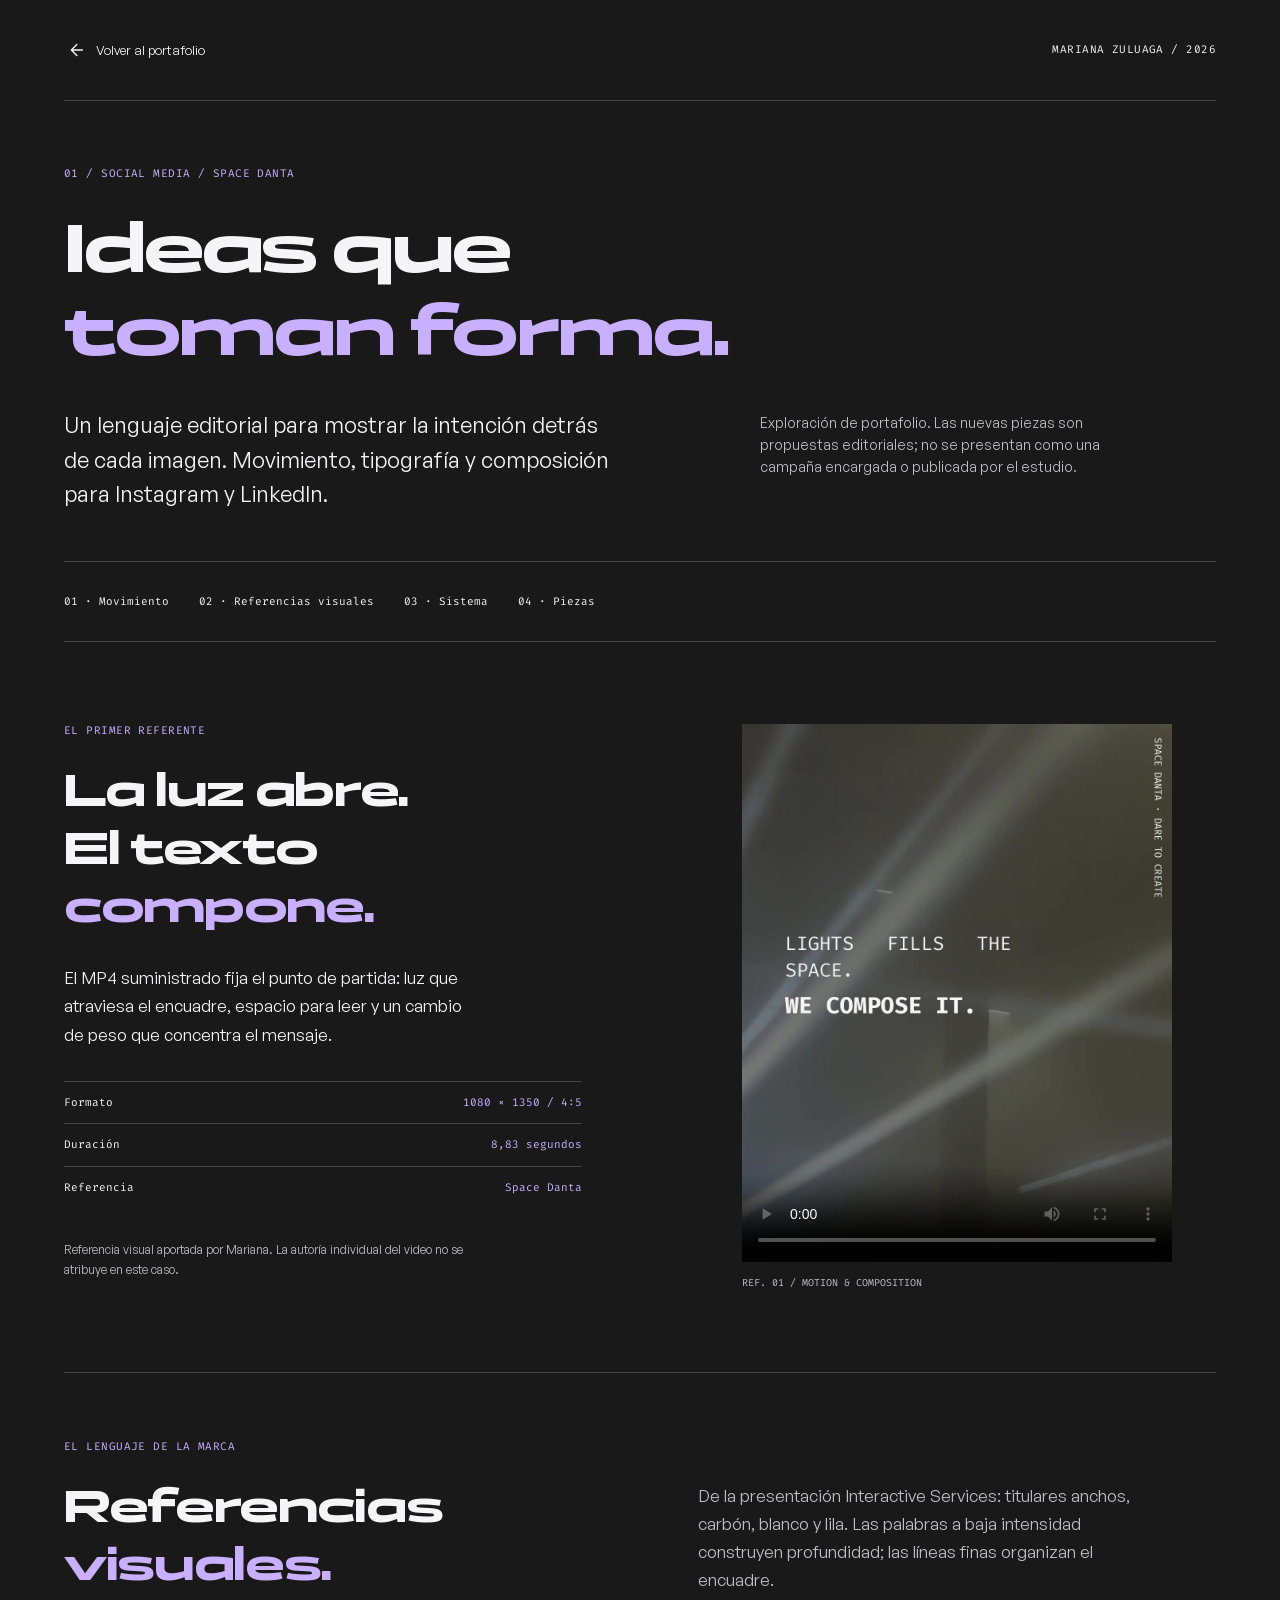
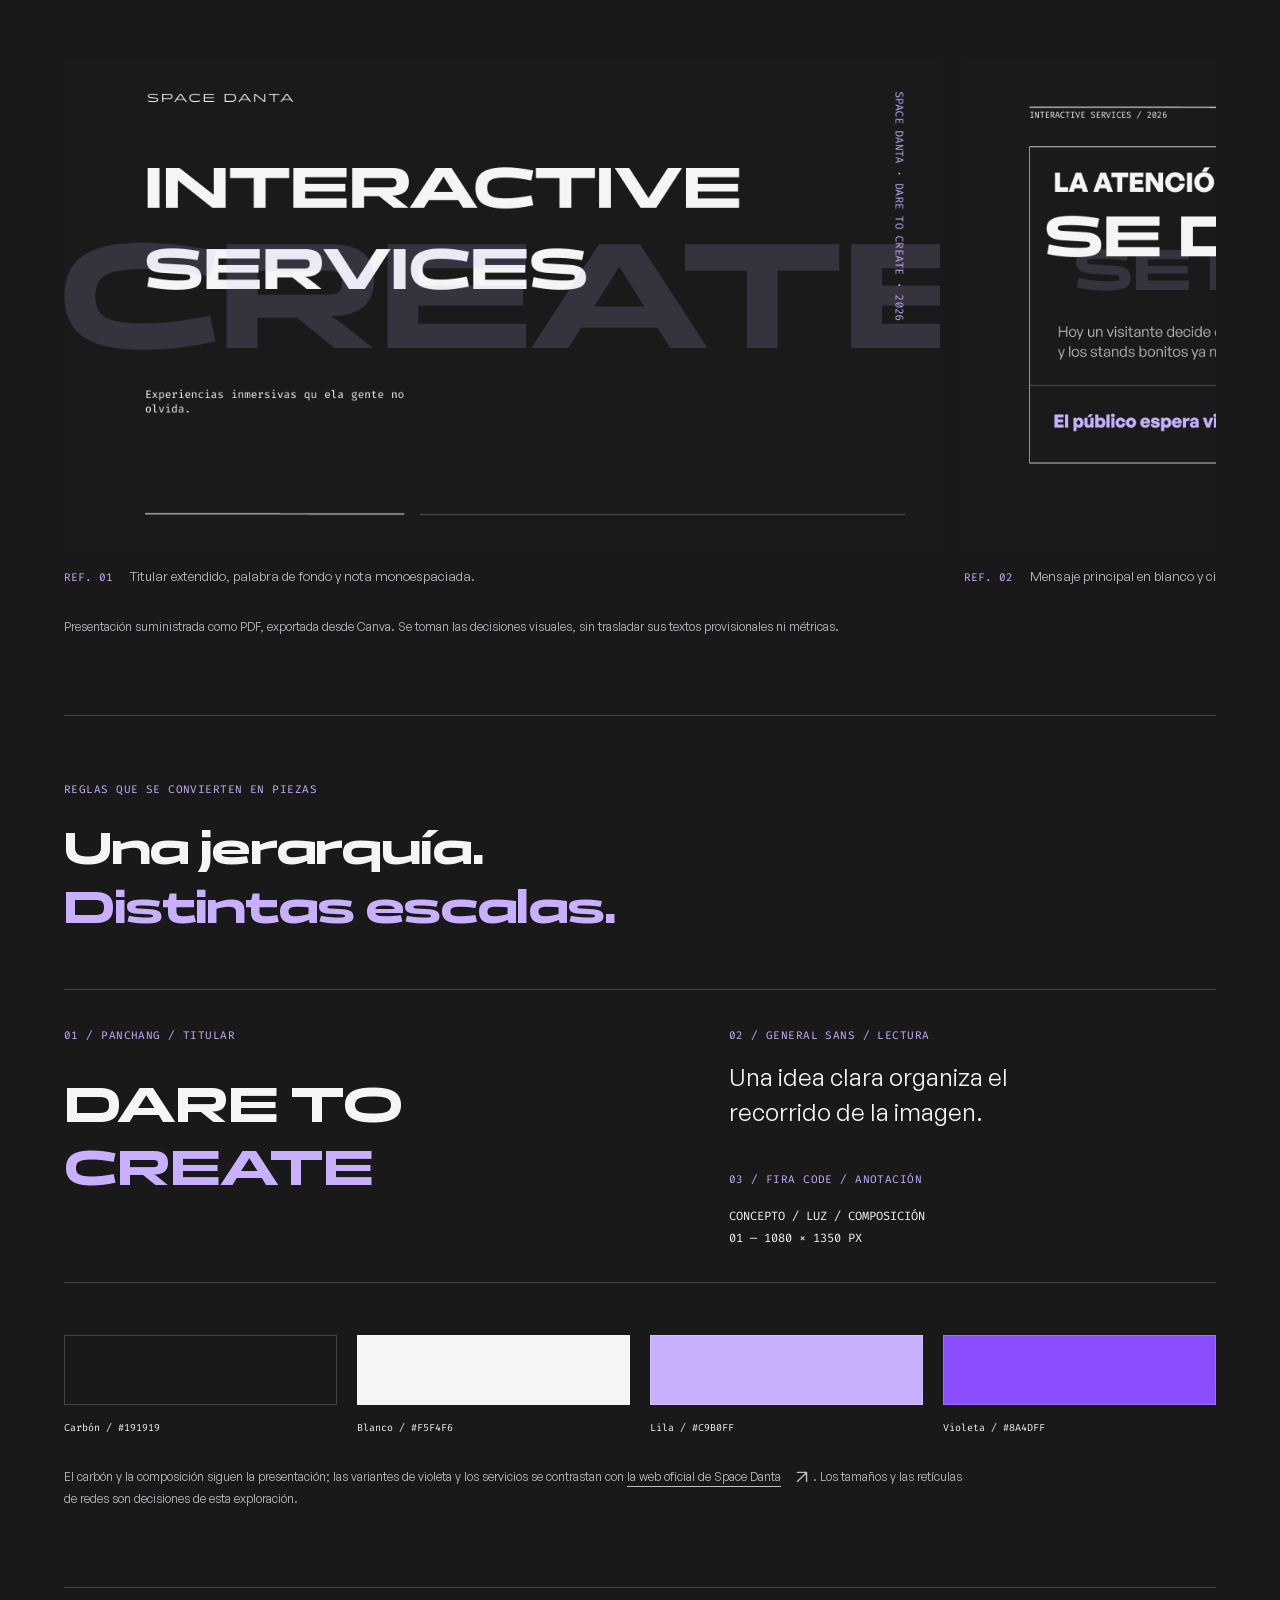
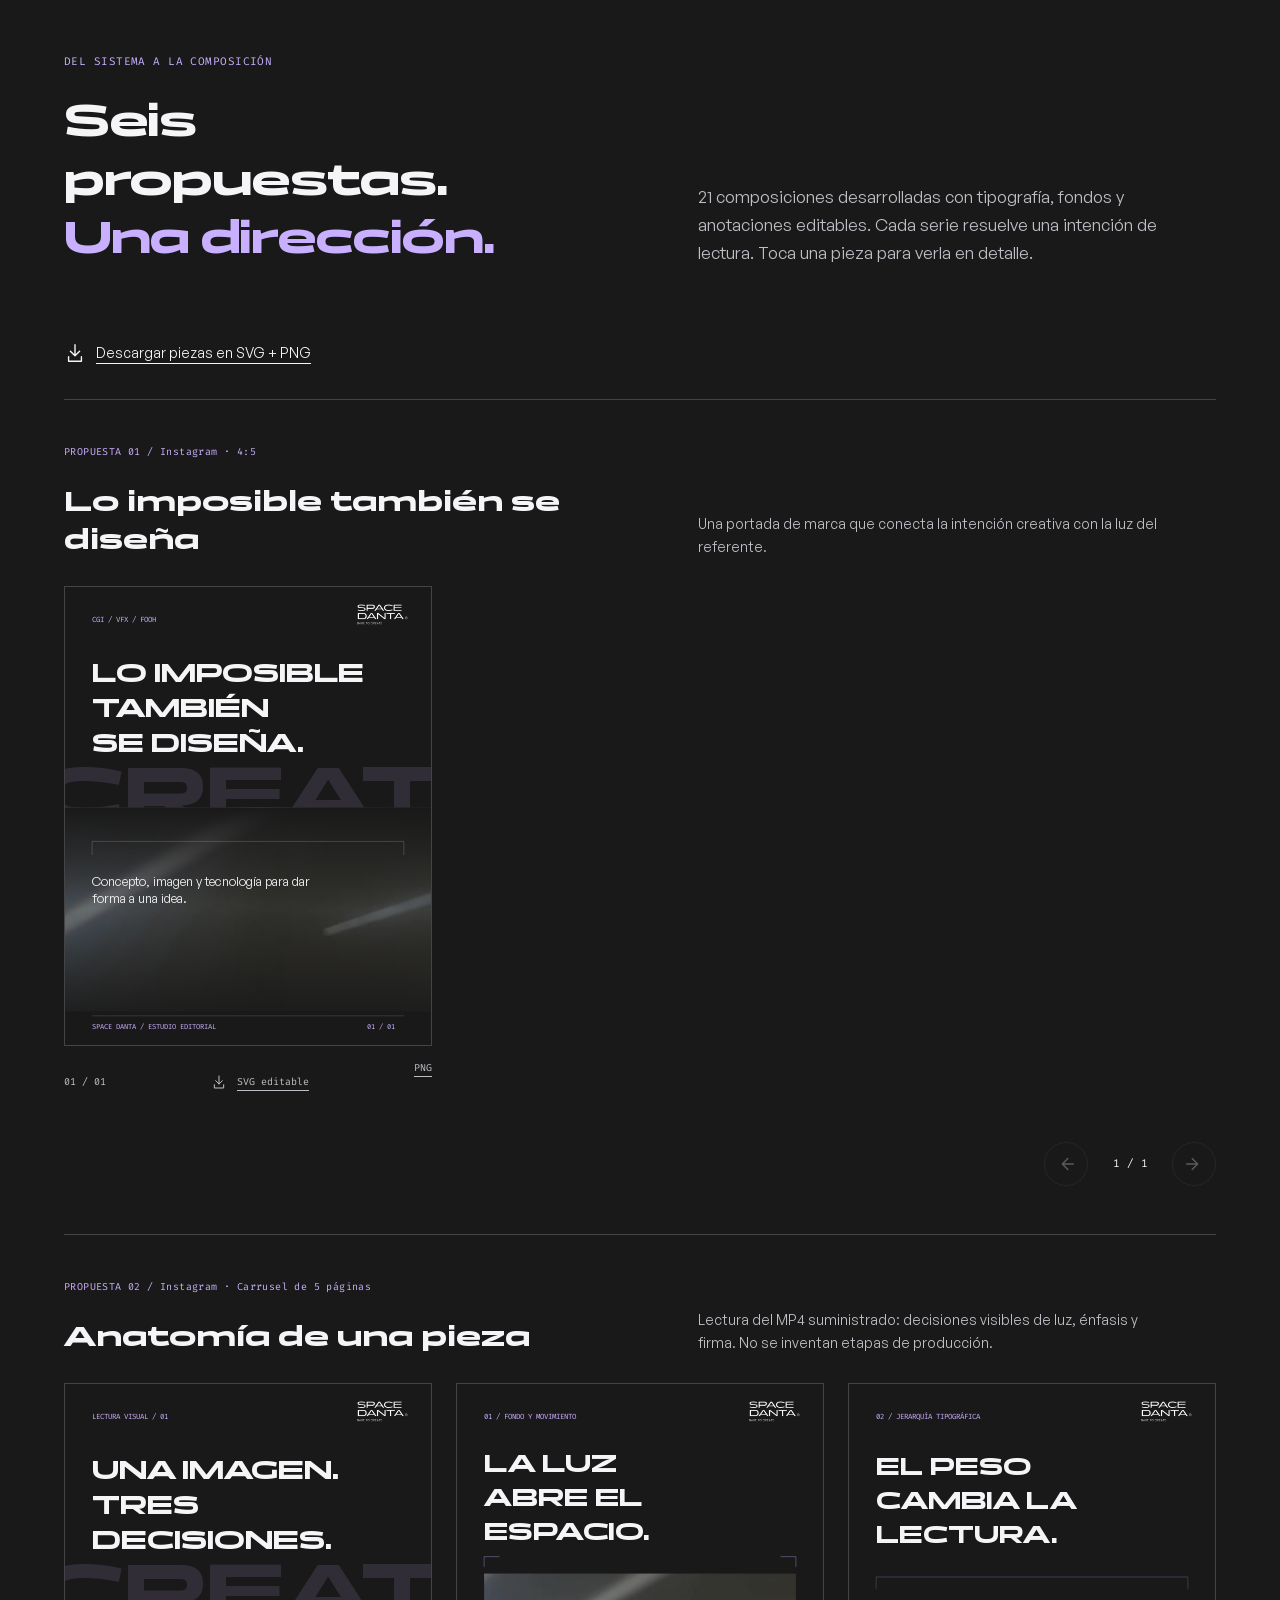
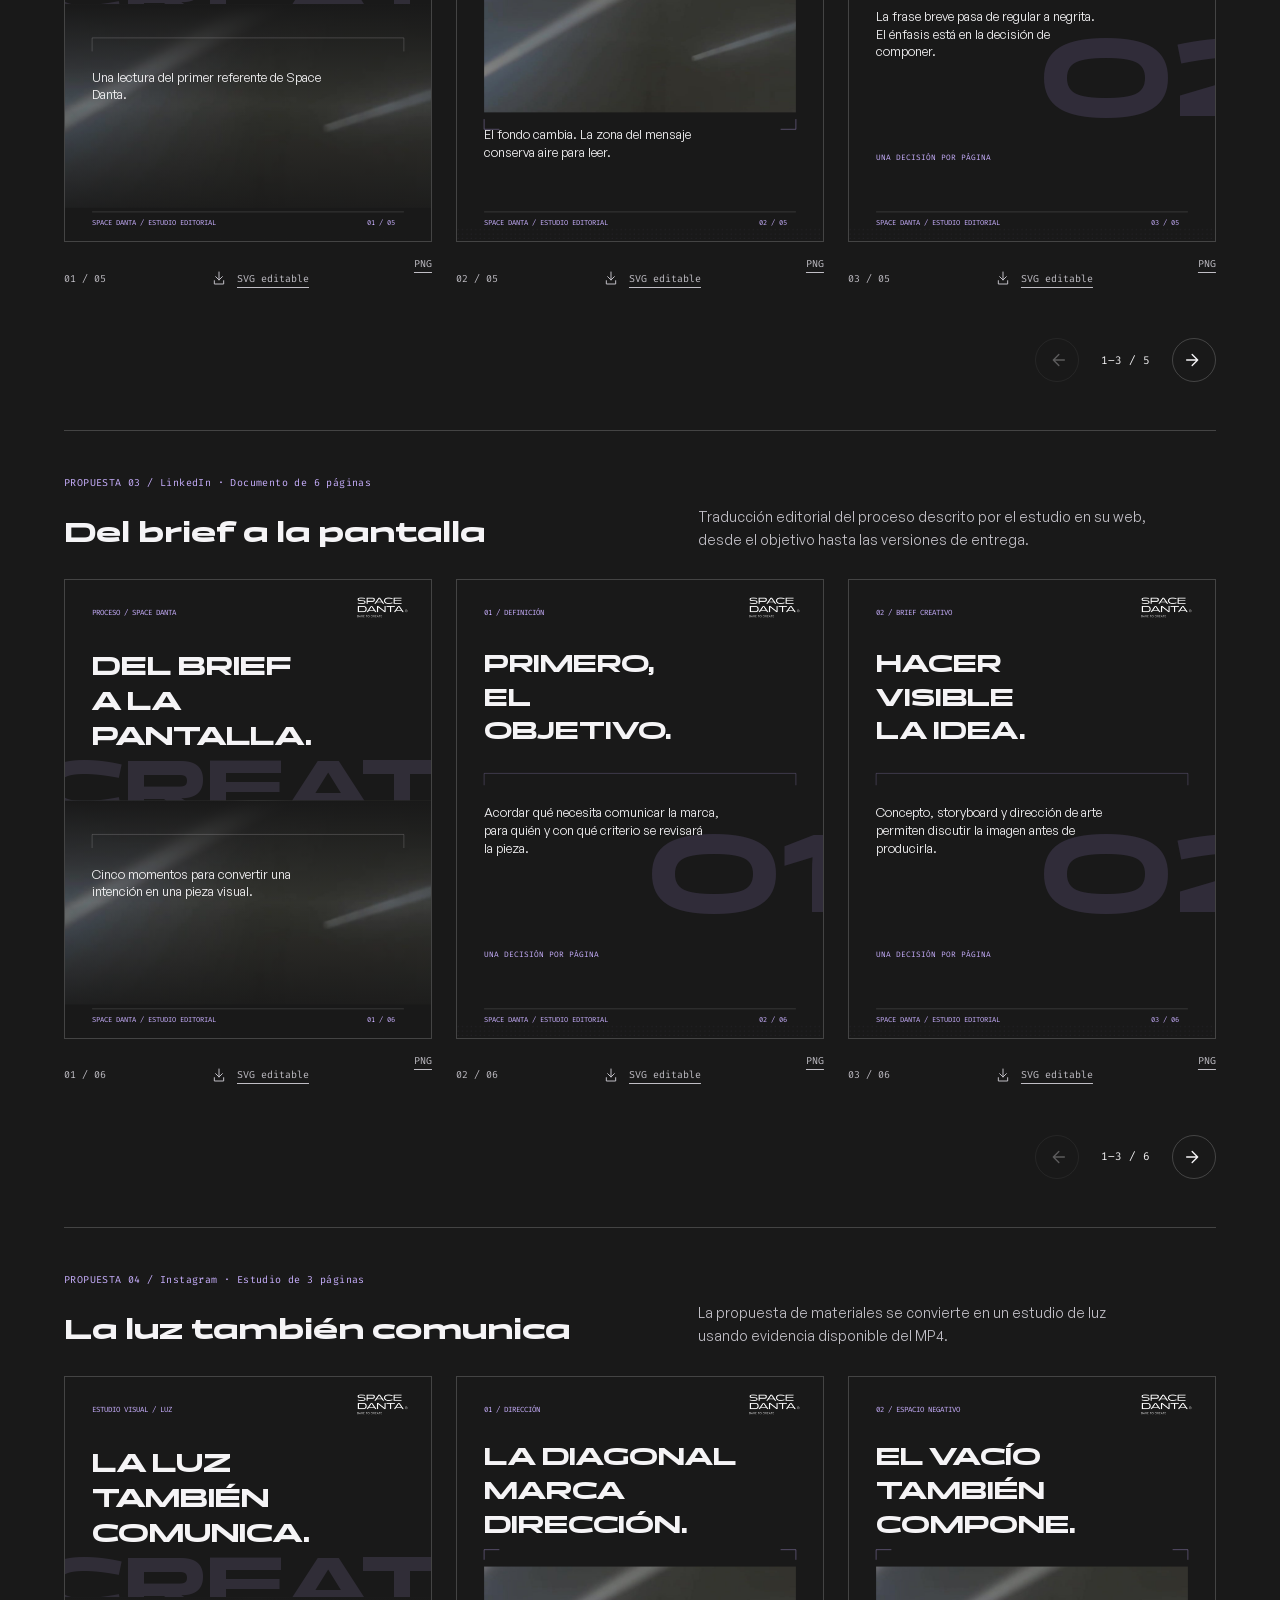
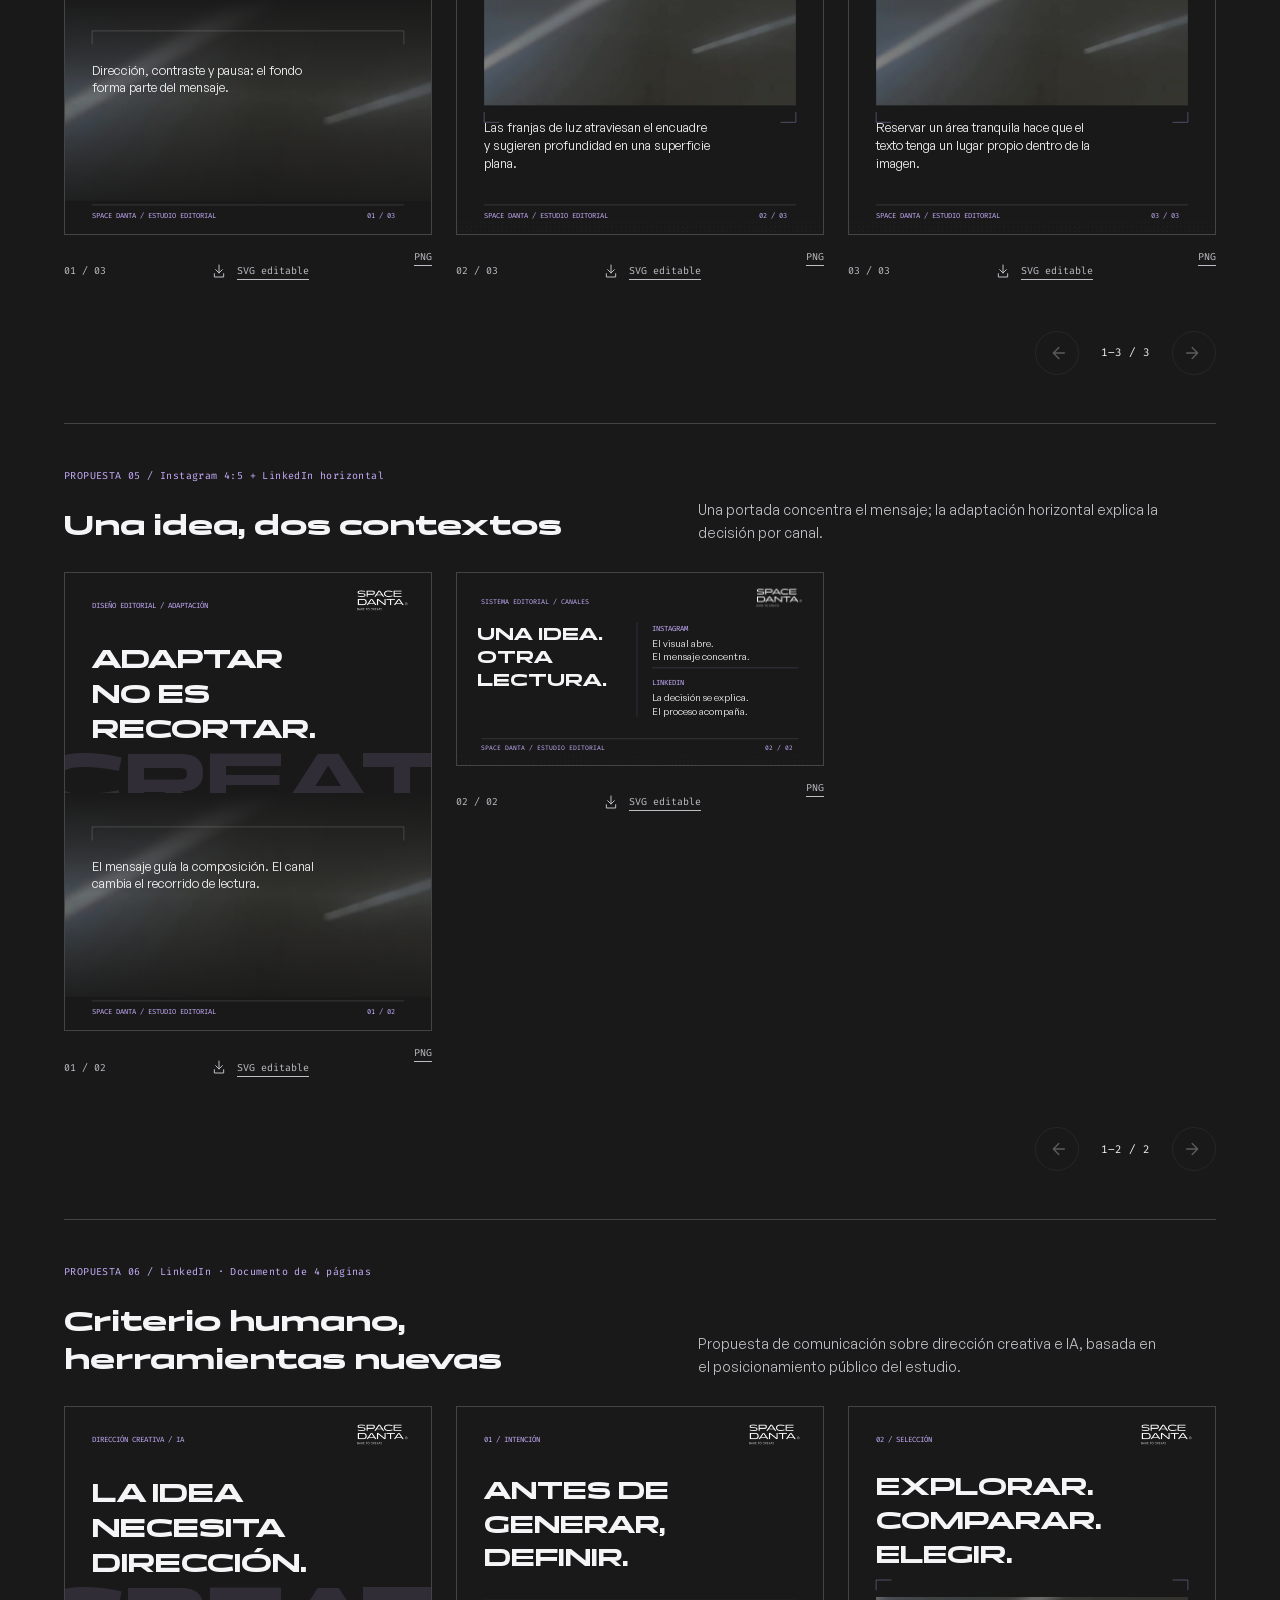
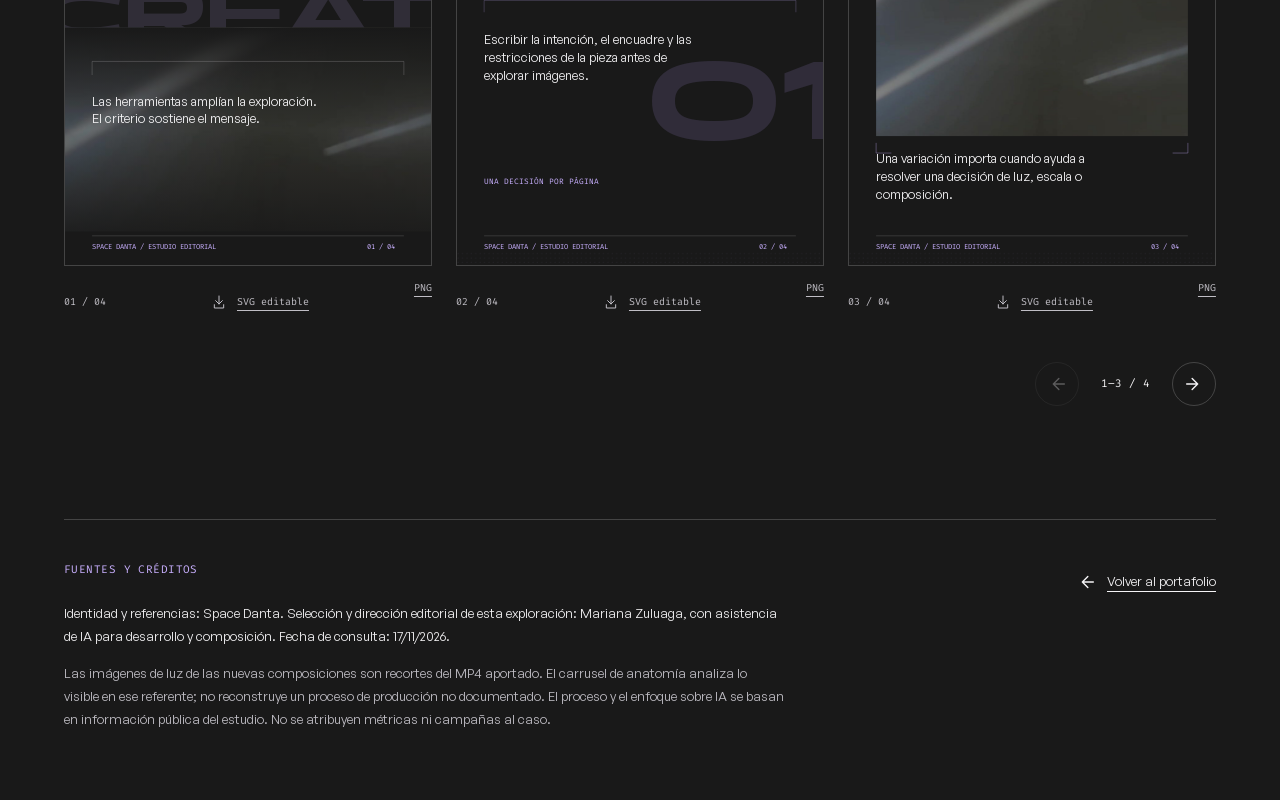
==== proyectos/social_media/space_danta/index.html @ 43353e6b "Agregar caso Space Danta, visor vertical e iconos SVG" ====
<!doctype html>
<html lang="es"><head><meta charset="utf-8"><meta name="viewport" content="width=device-width,initial-scale=1"><meta name="theme-color" content="#191919"><title>Space Danta · Diseño editorial — Mariana Zuluaga</title><meta name="description" content="Referencias de movimiento, sistema tipográfico y seis propuestas editoriales para Space Danta. Un estudio de Mariana Zuluaga para Instagram y LinkedIn."><link rel="stylesheet" href="caso.css"><script src="caso.js" defer></script></head>
<body><a class="skip-link" href="#propuestas">Ir a las piezas</a><div class="shell"><nav class="topbar" aria-label="Navegación del caso"><a href="../../../index.html"><svg class="icon" viewBox="0 0 24 24" fill="none" stroke="currentColor" stroke-width="1.5" stroke-linecap="round" stroke-linejoin="round" aria-hidden="true"><path d="m14 6-6 6 6 6M8 12h12"/></svg> Volver al portafolio</a><span>MARIANA ZULUAGA / 2026</span></nav>
<header class="case-header"><p class="eyebrow">01 / SOCIAL MEDIA / SPACE DANTA</p><h1>Ideas que<br><em>toman forma.</em></h1><div class="case-intro"><p>Un lenguaje editorial para mostrar la intención detrás de cada imagen. Movimiento, tipografía y composición para Instagram y LinkedIn.</p><p class="disclosure">Exploración de portafolio. Las nuevas piezas son propuestas editoriales; no se presentan como una campaña encargada o publicada por el estudio.</p></div><nav class="chapter-nav" aria-label="Secciones"><a href="#referente">01 · Movimiento</a><a href="#referencias">02 · Referencias visuales</a><a href="#sistema">03 · Sistema</a><a href="#propuestas">04 · Piezas</a></nav></header>
<section class="motion-section" id="referente" aria-labelledby="motion-title"><div class="motion-copy"><p class="eyebrow">EL PRIMER REFERENTE</p><h2 id="motion-title">La luz abre.<br>El texto<br><em>compone.</em></h2><p>El MP4 suministrado fija el punto de partida: luz que atraviesa el encuadre, espacio para leer y un cambio de peso que concentra el mensaje.</p><dl class="reference-facts"><div><dt>Formato</dt><dd>1080 × 1350 / 4:5</dd></div><div><dt>Duración</dt><dd>8,83 segundos</dd></div><div><dt>Referencia</dt><dd>Space Danta</dd></div></dl><p class="small">Referencia visual aportada por Mariana. La autoría individual del video no se atribuye en este caso.</p></div><figure class="motion-player"><video controls playsinline loop preload="metadata" poster="referencias_visuales/video/poster.jpg" aria-label="Primer referente de Space Danta: luz en movimiento, texto blanco y firma lateral"><source src="referencias_visuales/video/01_referente_motion.mp4" type="video/mp4"><a href="referencias_visuales/video/01_referente_motion.mp4">Abrir video</a></video><figcaption>REF. 01 / MOTION & COMPOSITION</figcaption></figure></section>
<section class="reference-section" id="referencias" aria-labelledby="refs-title"><div class="section-intro"><div><p class="eyebrow">EL LENGUAJE DE LA MARCA</p><h2 id="refs-title">Referencias<br><em>visuales.</em></h2></div><p>De la presentación Interactive Services: titulares anchos, carbón, blanco y lila. Las palabras a baja intensidad construyen profundidad; las líneas finas organizan el encuadre.</p></div><div class="reference-track" tabindex="0" aria-label="Cuatro páginas de la presentación de referencia"><figure><img src="referencias_visuales/presentacion/jerarquias-01.png" alt="Página 1: Titular extendido, palabra de fondo y nota monoespaciada." loading="lazy" width="1100" height="619"><figcaption><span>REF. 01</span> Titular extendido, palabra de fondo y nota monoespaciada.</figcaption></figure><figure><img src="referencias_visuales/presentacion/jerarquias-02.png" alt="Página 2: Mensaje principal en blanco y cierre en lila." loading="lazy" width="1100" height="619"><figcaption><span>REF. 02</span> Mensaje principal en blanco y cierre en lila.</figcaption></figure><figure><img src="referencias_visuales/presentacion/jerarquias-05.png" alt="Página 5: Índices, recortes visuales y ritmo de lectura." loading="lazy" width="1100" height="619"><figcaption><span>REF. 05</span> Índices, recortes visuales y ritmo de lectura.</figcaption></figure><figure><img src="referencias_visuales/presentacion/jerarquias-08.png" alt="Página 8: Encuadre fino, contraste de pesos y jerarquía por escala." loading="lazy" width="1100" height="619"><figcaption><span>REF. 08</span> Encuadre fino, contraste de pesos y jerarquía por escala.</figcaption></figure></div><p class="small">Presentación suministrada como PDF, exportada desde Canva. Se toman las decisiones visuales, sin trasladar sus textos provisionales ni métricas.</p></section>
<section id="sistema" class="system-section" aria-labelledby="system-title"><p class="eyebrow">REGLAS QUE SE CONVIERTEN EN PIEZAS</p><h2 id="system-title">Una jerarquía.<br><em>Distintas escalas.</em></h2><div class="type-specimen"><div><span class="eyebrow">01 / PANCHANG / TITULAR</span><p class="sample-display">DARE TO<br><span>CREATE</span></p></div><div class="type-notes"><div><span class="eyebrow">02 / GENERAL SANS / LECTURA</span><p>Una idea clara organiza el recorrido de la imagen.</p></div><div><span class="eyebrow">03 / FIRA CODE / ANOTACIÓN</span><p class="sample-mono">CONCEPTO / LUZ / COMPOSICIÓN<br>01 — 1080 × 1350 PX</p></div></div></div><div class="palette" aria-label="Paleta editorial"><div style="--swatch:#191919"><i></i><span>Carbón / #191919</span></div><div style="--swatch:#f5f4f6"><i></i><span>Blanco / #F5F4F6</span></div><div style="--swatch:#c9b0ff"><i></i><span>Lila / #C9B0FF</span></div><div style="--swatch:#8a4dff"><i></i><span>Violeta / #8A4DFF</span></div></div><p class="small">El carbón y la composición siguen la presentación; las variantes de violeta y los servicios se contrastan con <a href="https://spacedanta.com/" target="_blank" rel="noopener noreferrer">la web oficial de Space Danta <svg class="icon" viewBox="0 0 24 24" fill="none" stroke="currentColor" stroke-width="1.5" stroke-linecap="round" stroke-linejoin="round" aria-hidden="true"><path d="M7 17 17 7M7 7h10v10"/></svg></a>. Los tamaños y las retículas de redes son decisiones de esta exploración.</p></section>
<section class="proposals-section" id="propuestas" aria-labelledby="proposals-title"><div class="section-intro"><div><p class="eyebrow">DEL SISTEMA A LA COMPOSICIÓN</p><h2 id="proposals-title">Seis propuestas.<br><em>Una dirección.</em></h2></div><p>21 composiciones desarrolladas con tipografía, fondos y anotaciones editables. Cada serie resuelve una intención de lectura. Toca una pieza para verla en detalle.</p></div><a class="download-all" href="piezas/space_danta_editables.zip" download><svg class="icon" viewBox="0 0 24 24" fill="none" stroke="currentColor" stroke-width="1.5" stroke-linecap="round" stroke-linejoin="round" aria-hidden="true"><path d="M12 3v12m-5-5 5 5 5-5M5 16v5h14v-5"/></svg> Descargar piezas en SVG + PNG</a><article class="series" id="01_manifiesto"><div class="series-intro"><div><p class="eyebrow">PROPUESTA 01 / Instagram · 4:5</p><h3>Lo imposible también se diseña</h3></div><p>Una portada de marca que conecta la intención creativa con la luz del referente.</p></div><div class="piece-track" tabindex="0" aria-label="Lo imposible también se diseña, 1 composiciones"><figure class="piece"><button class="zoom-piece" type="button" data-image="piezas/01_manifiesto_01.svg" data-title="Lo imposible también se diseña · 1/1" aria-label="Ampliar Lo imposible también se diseña, página 1"><img src="piezas/01_manifiesto_01.svg" alt="LO IMPOSIBLE TAMBIÉN SE DISEÑA. Concepto, imagen y tecnología para dar forma a una idea." loading="lazy" width="1080" height="1350"></button><figcaption><span>01 / 01</span><a href="piezas/01_manifiesto_01.svg" download><svg class="icon" viewBox="0 0 24 24" fill="none" stroke="currentColor" stroke-width="1.5" stroke-linecap="round" stroke-linejoin="round" aria-hidden="true"><path d="M12 3v12m-5-5 5 5 5-5M5 16v5h14v-5"/></svg> SVG editable</a><a href="piezas/01_manifiesto_01.png" download>PNG</a></figcaption></figure></div><div class="track-controls"><button class="track-prev" type="button" aria-label="Composición anterior"><svg class="icon" viewBox="0 0 24 24" fill="none" stroke="currentColor" stroke-width="1.5" stroke-linecap="round" stroke-linejoin="round" aria-hidden="true"><path d="m14 6-6 6 6 6M8 12h12"/></svg></button><span class="track-count" role="status">1 / 1</span><button class="track-next" type="button" aria-label="Siguiente composición"><svg class="icon" viewBox="0 0 24 24" fill="none" stroke="currentColor" stroke-width="1.5" stroke-linecap="round" stroke-linejoin="round" aria-hidden="true"><path d="m10 6 6 6-6 6M16 12H4"/></svg></button></div></article><article class="series" id="02_anatomia"><div class="series-intro"><div><p class="eyebrow">PROPUESTA 02 / Instagram · Carrusel de 5 páginas</p><h3>Anatomía de una pieza</h3></div><p>Lectura del MP4 suministrado: decisiones visibles de luz, énfasis y firma. No se inventan etapas de producción.</p></div><div class="piece-track" tabindex="0" aria-label="Anatomía de una pieza, 5 composiciones"><figure class="piece"><button class="zoom-piece" type="button" data-image="piezas/02_anatomia_01.svg" data-title="Anatomía de una pieza · 1/5" aria-label="Ampliar Anatomía de una pieza, página 1"><img src="piezas/02_anatomia_01.svg" alt="UNA IMAGEN. TRES DECISIONES. Una lectura del primer referente de Space Danta." loading="lazy" width="1080" height="1350"></button><figcaption><span>01 / 05</span><a href="piezas/02_anatomia_01.svg" download><svg class="icon" viewBox="0 0 24 24" fill="none" stroke="currentColor" stroke-width="1.5" stroke-linecap="round" stroke-linejoin="round" aria-hidden="true"><path d="M12 3v12m-5-5 5 5 5-5M5 16v5h14v-5"/></svg> SVG editable</a><a href="piezas/02_anatomia_01.png" download>PNG</a></figcaption></figure><figure class="piece"><button class="zoom-piece" type="button" data-image="piezas/02_anatomia_02.svg" data-title="Anatomía de una pieza · 2/5" aria-label="Ampliar Anatomía de una pieza, página 2"><img src="piezas/02_anatomia_02.svg" alt="LA LUZ ABRE EL ESPACIO. El fondo cambia. La zona del mensaje conserva aire para leer." loading="lazy" width="1080" height="1350"></button><figcaption><span>02 / 05</span><a href="piezas/02_anatomia_02.svg" download><svg class="icon" viewBox="0 0 24 24" fill="none" stroke="currentColor" stroke-width="1.5" stroke-linecap="round" stroke-linejoin="round" aria-hidden="true"><path d="M12 3v12m-5-5 5 5 5-5M5 16v5h14v-5"/></svg> SVG editable</a><a href="piezas/02_anatomia_02.png" download>PNG</a></figcaption></figure><figure class="piece"><button class="zoom-piece" type="button" data-image="piezas/02_anatomia_03.svg" data-title="Anatomía de una pieza · 3/5" aria-label="Ampliar Anatomía de una pieza, página 3"><img src="piezas/02_anatomia_03.svg" alt="EL PESO CAMBIA LA LECTURA. La frase breve pasa de regular a negrita. El énfasis está en la decisión de componer." loading="lazy" width="1080" height="1350"></button><figcaption><span>03 / 05</span><a href="piezas/02_anatomia_03.svg" download><svg class="icon" viewBox="0 0 24 24" fill="none" stroke="currentColor" stroke-width="1.5" stroke-linecap="round" stroke-linejoin="round" aria-hidden="true"><path d="M12 3v12m-5-5 5 5 5-5M5 16v5h14v-5"/></svg> SVG editable</a><a href="piezas/02_anatomia_03.png" download>PNG</a></figcaption></figure><figure class="piece"><button class="zoom-piece" type="button" data-image="piezas/02_anatomia_04.svg" data-title="Anatomía de una pieza · 4/5" aria-label="Ampliar Anatomía de una pieza, página 4"><img src="piezas/02_anatomia_04.svg" alt="LA FIRMA OCUPA EL BORDE. La identidad acompaña el encuadre sin ocupar el centro del mensaje." loading="lazy" width="1080" height="1350"></button><figcaption><span>04 / 05</span><a href="piezas/02_anatomia_04.svg" download><svg class="icon" viewBox="0 0 24 24" fill="none" stroke="currentColor" stroke-width="1.5" stroke-linecap="round" stroke-linejoin="round" aria-hidden="true"><path d="M12 3v12m-5-5 5 5 5-5M5 16v5h14v-5"/></svg> SVG editable</a><a href="piezas/02_anatomia_04.png" download>PNG</a></figcaption></figure><figure class="piece"><button class="zoom-piece" type="button" data-image="piezas/02_anatomia_05.svg" data-title="Anatomía de una pieza · 5/5" aria-label="Ampliar Anatomía de una pieza, página 5"><img src="piezas/02_anatomia_05.svg" alt="MENOS COMPETENCIA. MÁS FOCO. Luz, texto y firma cumplen funciones distintas. ¿Qué lees primero?" loading="lazy" width="1080" height="1350"></button><figcaption><span>05 / 05</span><a href="piezas/02_anatomia_05.svg" download><svg class="icon" viewBox="0 0 24 24" fill="none" stroke="currentColor" stroke-width="1.5" stroke-linecap="round" stroke-linejoin="round" aria-hidden="true"><path d="M12 3v12m-5-5 5 5 5-5M5 16v5h14v-5"/></svg> SVG editable</a><a href="piezas/02_anatomia_05.png" download>PNG</a></figcaption></figure></div><div class="track-controls"><button class="track-prev" type="button" aria-label="Composición anterior"><svg class="icon" viewBox="0 0 24 24" fill="none" stroke="currentColor" stroke-width="1.5" stroke-linecap="round" stroke-linejoin="round" aria-hidden="true"><path d="m14 6-6 6 6 6M8 12h12"/></svg></button><span class="track-count" role="status">1 / 5</span><button class="track-next" type="button" aria-label="Siguiente composición"><svg class="icon" viewBox="0 0 24 24" fill="none" stroke="currentColor" stroke-width="1.5" stroke-linecap="round" stroke-linejoin="round" aria-hidden="true"><path d="m10 6 6 6-6 6M16 12H4"/></svg></button></div></article><article class="series" id="03_proceso"><div class="series-intro"><div><p class="eyebrow">PROPUESTA 03 / LinkedIn · Documento de 6 páginas</p><h3>Del brief a la pantalla</h3></div><p>Traducción editorial del proceso descrito por el estudio en su web, desde el objetivo hasta las versiones de entrega.</p></div><div class="piece-track" tabindex="0" aria-label="Del brief a la pantalla, 6 composiciones"><figure class="piece"><button class="zoom-piece" type="button" data-image="piezas/03_proceso_01.svg" data-title="Del brief a la pantalla · 1/6" aria-label="Ampliar Del brief a la pantalla, página 1"><img src="piezas/03_proceso_01.svg" alt="DEL BRIEF A LA PANTALLA. Cinco momentos para convertir una intención en una pieza visual." loading="lazy" width="1080" height="1350"></button><figcaption><span>01 / 06</span><a href="piezas/03_proceso_01.svg" download><svg class="icon" viewBox="0 0 24 24" fill="none" stroke="currentColor" stroke-width="1.5" stroke-linecap="round" stroke-linejoin="round" aria-hidden="true"><path d="M12 3v12m-5-5 5 5 5-5M5 16v5h14v-5"/></svg> SVG editable</a><a href="piezas/03_proceso_01.png" download>PNG</a></figcaption></figure><figure class="piece"><button class="zoom-piece" type="button" data-image="piezas/03_proceso_02.svg" data-title="Del brief a la pantalla · 2/6" aria-label="Ampliar Del brief a la pantalla, página 2"><img src="piezas/03_proceso_02.svg" alt="PRIMERO, EL OBJETIVO. Acordar qué necesita comunicar la marca, para quién y con qué criterio se revisará la pieza." loading="lazy" width="1080" height="1350"></button><figcaption><span>02 / 06</span><a href="piezas/03_proceso_02.svg" download><svg class="icon" viewBox="0 0 24 24" fill="none" stroke="currentColor" stroke-width="1.5" stroke-linecap="round" stroke-linejoin="round" aria-hidden="true"><path d="M12 3v12m-5-5 5 5 5-5M5 16v5h14v-5"/></svg> SVG editable</a><a href="piezas/03_proceso_02.png" download>PNG</a></figcaption></figure><figure class="piece"><button class="zoom-piece" type="button" data-image="piezas/03_proceso_03.svg" data-title="Del brief a la pantalla · 3/6" aria-label="Ampliar Del brief a la pantalla, página 3"><img src="piezas/03_proceso_03.svg" alt="HACER VISIBLE LA IDEA. Concepto, storyboard y dirección de arte permiten discutir la imagen antes de producirla." loading="lazy" width="1080" height="1350"></button><figcaption><span>03 / 06</span><a href="piezas/03_proceso_03.svg" download><svg class="icon" viewBox="0 0 24 24" fill="none" stroke="currentColor" stroke-width="1.5" stroke-linecap="round" stroke-linejoin="round" aria-hidden="true"><path d="M12 3v12m-5-5 5 5 5-5M5 16v5h14v-5"/></svg> SVG editable</a><a href="piezas/03_proceso_03.png" download>PNG</a></figcaption></figure><figure class="piece"><button class="zoom-piece" type="button" data-image="piezas/03_proceso_04.svg" data-title="Del brief a la pantalla · 4/6" aria-label="Ampliar Del brief a la pantalla, página 4"><img src="piezas/03_proceso_04.svg" alt="DAR FORMA AL CONCEPTO. La producción conecta las decisiones visuales con las herramientas adecuadas para cada proyecto." loading="lazy" width="1080" height="1350"></button><figcaption><span>04 / 06</span><a href="piezas/03_proceso_04.svg" download><svg class="icon" viewBox="0 0 24 24" fill="none" stroke="currentColor" stroke-width="1.5" stroke-linecap="round" stroke-linejoin="round" aria-hidden="true"><path d="M12 3v12m-5-5 5 5 5-5M5 16v5h14v-5"/></svg> SVG editable</a><a href="piezas/03_proceso_04.png" download>PNG</a></figcaption></figure><figure class="piece"><button class="zoom-piece" type="button" data-image="piezas/03_proceso_05.svg" data-title="Del brief a la pantalla · 5/6" aria-label="Ampliar Del brief a la pantalla, página 5"><img src="piezas/03_proceso_05.svg" alt="REVISAR CON INTENCIÓN. Contrastar las versiones con el brief. Ajustar lo que cambia la lectura, no acumular efectos." loading="lazy" width="1080" height="1350"></button><figcaption><span>05 / 06</span><a href="piezas/03_proceso_05.svg" download><svg class="icon" viewBox="0 0 24 24" fill="none" stroke="currentColor" stroke-width="1.5" stroke-linecap="round" stroke-linejoin="round" aria-hidden="true"><path d="M12 3v12m-5-5 5 5 5-5M5 16v5h14v-5"/></svg> SVG editable</a><a href="piezas/03_proceso_05.png" download>PNG</a></figcaption></figure><figure class="piece"><button class="zoom-piece" type="button" data-image="piezas/03_proceso_06.svg" data-title="Del brief a la pantalla · 6/6" aria-label="Ampliar Del brief a la pantalla, página 6"><img src="piezas/03_proceso_06.svg" alt="UNA IDEA. CADA FORMATO. Preparar la entrega según el canal y comprobar encuadre, lectura y reproducción." loading="lazy" width="1080" height="1350"></button><figcaption><span>06 / 06</span><a href="piezas/03_proceso_06.svg" download><svg class="icon" viewBox="0 0 24 24" fill="none" stroke="currentColor" stroke-width="1.5" stroke-linecap="round" stroke-linejoin="round" aria-hidden="true"><path d="M12 3v12m-5-5 5 5 5-5M5 16v5h14v-5"/></svg> SVG editable</a><a href="piezas/03_proceso_06.png" download>PNG</a></figcaption></figure></div><div class="track-controls"><button class="track-prev" type="button" aria-label="Composición anterior"><svg class="icon" viewBox="0 0 24 24" fill="none" stroke="currentColor" stroke-width="1.5" stroke-linecap="round" stroke-linejoin="round" aria-hidden="true"><path d="m14 6-6 6 6 6M8 12h12"/></svg></button><span class="track-count" role="status">1 / 6</span><button class="track-next" type="button" aria-label="Siguiente composición"><svg class="icon" viewBox="0 0 24 24" fill="none" stroke="currentColor" stroke-width="1.5" stroke-linecap="round" stroke-linejoin="round" aria-hidden="true"><path d="m10 6 6 6-6 6M16 12H4"/></svg></button></div></article><article class="series" id="04_luz"><div class="series-intro"><div><p class="eyebrow">PROPUESTA 04 / Instagram · Estudio de 3 páginas</p><h3>La luz también comunica</h3></div><p>La propuesta de materiales se convierte en un estudio de luz usando evidencia disponible del MP4.</p></div><div class="piece-track" tabindex="0" aria-label="La luz también comunica, 3 composiciones"><figure class="piece"><button class="zoom-piece" type="button" data-image="piezas/04_luz_01.svg" data-title="La luz también comunica · 1/3" aria-label="Ampliar La luz también comunica, página 1"><img src="piezas/04_luz_01.svg" alt="LA LUZ TAMBIÉN COMUNICA. Dirección, contraste y pausa: el fondo forma parte del mensaje." loading="lazy" width="1080" height="1350"></button><figcaption><span>01 / 03</span><a href="piezas/04_luz_01.svg" download><svg class="icon" viewBox="0 0 24 24" fill="none" stroke="currentColor" stroke-width="1.5" stroke-linecap="round" stroke-linejoin="round" aria-hidden="true"><path d="M12 3v12m-5-5 5 5 5-5M5 16v5h14v-5"/></svg> SVG editable</a><a href="piezas/04_luz_01.png" download>PNG</a></figcaption></figure><figure class="piece"><button class="zoom-piece" type="button" data-image="piezas/04_luz_02.svg" data-title="La luz también comunica · 2/3" aria-label="Ampliar La luz también comunica, página 2"><img src="piezas/04_luz_02.svg" alt="LA DIAGONAL MARCA DIRECCIÓN. Las franjas de luz atraviesan el encuadre y sugieren profundidad en una superficie plana." loading="lazy" width="1080" height="1350"></button><figcaption><span>02 / 03</span><a href="piezas/04_luz_02.svg" download><svg class="icon" viewBox="0 0 24 24" fill="none" stroke="currentColor" stroke-width="1.5" stroke-linecap="round" stroke-linejoin="round" aria-hidden="true"><path d="M12 3v12m-5-5 5 5 5-5M5 16v5h14v-5"/></svg> SVG editable</a><a href="piezas/04_luz_02.png" download>PNG</a></figcaption></figure><figure class="piece"><button class="zoom-piece" type="button" data-image="piezas/04_luz_03.svg" data-title="La luz también comunica · 3/3" aria-label="Ampliar La luz también comunica, página 3"><img src="piezas/04_luz_03.svg" alt="EL VACÍO TAMBIÉN COMPONE. Reservar un área tranquila hace que el texto tenga un lugar propio dentro de la imagen." loading="lazy" width="1080" height="1350"></button><figcaption><span>03 / 03</span><a href="piezas/04_luz_03.svg" download><svg class="icon" viewBox="0 0 24 24" fill="none" stroke="currentColor" stroke-width="1.5" stroke-linecap="round" stroke-linejoin="round" aria-hidden="true"><path d="M12 3v12m-5-5 5 5 5-5M5 16v5h14v-5"/></svg> SVG editable</a><a href="piezas/04_luz_03.png" download>PNG</a></figcaption></figure></div><div class="track-controls"><button class="track-prev" type="button" aria-label="Composición anterior"><svg class="icon" viewBox="0 0 24 24" fill="none" stroke="currentColor" stroke-width="1.5" stroke-linecap="round" stroke-linejoin="round" aria-hidden="true"><path d="m14 6-6 6 6 6M8 12h12"/></svg></button><span class="track-count" role="status">1 / 3</span><button class="track-next" type="button" aria-label="Siguiente composición"><svg class="icon" viewBox="0 0 24 24" fill="none" stroke="currentColor" stroke-width="1.5" stroke-linecap="round" stroke-linejoin="round" aria-hidden="true"><path d="m10 6 6 6-6 6M16 12H4"/></svg></button></div></article><article class="series" id="05_canales"><div class="series-intro"><div><p class="eyebrow">PROPUESTA 05 / Instagram 4:5 + LinkedIn horizontal</p><h3>Una idea, dos contextos</h3></div><p>Una portada concentra el mensaje; la adaptación horizontal explica la decisión por canal.</p></div><div class="piece-track" tabindex="0" aria-label="Una idea, dos contextos, 2 composiciones"><figure class="piece"><button class="zoom-piece" type="button" data-image="piezas/05_canales_01.svg" data-title="Una idea, dos contextos · 1/2" aria-label="Ampliar Una idea, dos contextos, página 1"><img src="piezas/05_canales_01.svg" alt="ADAPTAR NO ES RECORTAR. El mensaje guía la composición. El canal cambia el recorrido de lectura." loading="lazy" width="1080" height="1350"></button><figcaption><span>01 / 02</span><a href="piezas/05_canales_01.svg" download><svg class="icon" viewBox="0 0 24 24" fill="none" stroke="currentColor" stroke-width="1.5" stroke-linecap="round" stroke-linejoin="round" aria-hidden="true"><path d="M12 3v12m-5-5 5 5 5-5M5 16v5h14v-5"/></svg> SVG editable</a><a href="piezas/05_canales_01.png" download>PNG</a></figcaption></figure><figure class="piece"><button class="zoom-piece" type="button" data-image="piezas/05_canales_02.svg" data-title="Una idea, dos contextos · 2/2" aria-label="Ampliar Una idea, dos contextos, página 2"><img src="piezas/05_canales_02.svg" alt="UNA IDEA. OTRA LECTURA. Un mismo concepto necesita una intención de lectura por canal." loading="lazy" width="1200" height="628"></button><figcaption><span>02 / 02</span><a href="piezas/05_canales_02.svg" download><svg class="icon" viewBox="0 0 24 24" fill="none" stroke="currentColor" stroke-width="1.5" stroke-linecap="round" stroke-linejoin="round" aria-hidden="true"><path d="M12 3v12m-5-5 5 5 5-5M5 16v5h14v-5"/></svg> SVG editable</a><a href="piezas/05_canales_02.png" download>PNG</a></figcaption></figure></div><div class="track-controls"><button class="track-prev" type="button" aria-label="Composición anterior"><svg class="icon" viewBox="0 0 24 24" fill="none" stroke="currentColor" stroke-width="1.5" stroke-linecap="round" stroke-linejoin="round" aria-hidden="true"><path d="m14 6-6 6 6 6M8 12h12"/></svg></button><span class="track-count" role="status">1 / 2</span><button class="track-next" type="button" aria-label="Siguiente composición"><svg class="icon" viewBox="0 0 24 24" fill="none" stroke="currentColor" stroke-width="1.5" stroke-linecap="round" stroke-linejoin="round" aria-hidden="true"><path d="m10 6 6 6-6 6M16 12H4"/></svg></button></div></article><article class="series" id="06_criterio"><div class="series-intro"><div><p class="eyebrow">PROPUESTA 06 / LinkedIn · Documento de 4 páginas</p><h3>Criterio humano, herramientas nuevas</h3></div><p>Propuesta de comunicación sobre dirección creativa e IA, basada en el posicionamiento público del estudio.</p></div><div class="piece-track" tabindex="0" aria-label="Criterio humano, herramientas nuevas, 4 composiciones"><figure class="piece"><button class="zoom-piece" type="button" data-image="piezas/06_criterio_01.svg" data-title="Criterio humano, herramientas nuevas · 1/4" aria-label="Ampliar Criterio humano, herramientas nuevas, página 1"><img src="piezas/06_criterio_01.svg" alt="LA IDEA NECESITA DIRECCIÓN. Las herramientas amplían la exploración. El criterio sostiene el mensaje." loading="lazy" width="1080" height="1350"></button><figcaption><span>01 / 04</span><a href="piezas/06_criterio_01.svg" download><svg class="icon" viewBox="0 0 24 24" fill="none" stroke="currentColor" stroke-width="1.5" stroke-linecap="round" stroke-linejoin="round" aria-hidden="true"><path d="M12 3v12m-5-5 5 5 5-5M5 16v5h14v-5"/></svg> SVG editable</a><a href="piezas/06_criterio_01.png" download>PNG</a></figcaption></figure><figure class="piece"><button class="zoom-piece" type="button" data-image="piezas/06_criterio_02.svg" data-title="Criterio humano, herramientas nuevas · 2/4" aria-label="Ampliar Criterio humano, herramientas nuevas, página 2"><img src="piezas/06_criterio_02.svg" alt="ANTES DE GENERAR, DEFINIR. Escribir la intención, el encuadre y las restricciones de la pieza antes de explorar imágenes." loading="lazy" width="1080" height="1350"></button><figcaption><span>02 / 04</span><a href="piezas/06_criterio_02.svg" download><svg class="icon" viewBox="0 0 24 24" fill="none" stroke="currentColor" stroke-width="1.5" stroke-linecap="round" stroke-linejoin="round" aria-hidden="true"><path d="M12 3v12m-5-5 5 5 5-5M5 16v5h14v-5"/></svg> SVG editable</a><a href="piezas/06_criterio_02.png" download>PNG</a></figcaption></figure><figure class="piece"><button class="zoom-piece" type="button" data-image="piezas/06_criterio_03.svg" data-title="Criterio humano, herramientas nuevas · 3/4" aria-label="Ampliar Criterio humano, herramientas nuevas, página 3"><img src="piezas/06_criterio_03.svg" alt="EXPLORAR. COMPARAR. ELEGIR. Una variación importa cuando ayuda a resolver una decisión de luz, escala o composición." loading="lazy" width="1080" height="1350"></button><figcaption><span>03 / 04</span><a href="piezas/06_criterio_03.svg" download><svg class="icon" viewBox="0 0 24 24" fill="none" stroke="currentColor" stroke-width="1.5" stroke-linecap="round" stroke-linejoin="round" aria-hidden="true"><path d="M12 3v12m-5-5 5 5 5-5M5 16v5h14v-5"/></svg> SVG editable</a><a href="piezas/06_criterio_03.png" download>PNG</a></figcaption></figure><figure class="piece"><button class="zoom-piece" type="button" data-image="piezas/06_criterio_04.svg" data-title="Criterio humano, herramientas nuevas · 4/4" aria-label="Ampliar Criterio humano, herramientas nuevas, página 4"><img src="piezas/06_criterio_04.svg" alt="CERRAR CON CRITERIO. Revisar continuidad, legibilidad y coherencia visual antes de preparar la entrega." loading="lazy" width="1080" height="1350"></button><figcaption><span>04 / 04</span><a href="piezas/06_criterio_04.svg" download><svg class="icon" viewBox="0 0 24 24" fill="none" stroke="currentColor" stroke-width="1.5" stroke-linecap="round" stroke-linejoin="round" aria-hidden="true"><path d="M12 3v12m-5-5 5 5 5-5M5 16v5h14v-5"/></svg> SVG editable</a><a href="piezas/06_criterio_04.png" download>PNG</a></figcaption></figure></div><div class="track-controls"><button class="track-prev" type="button" aria-label="Composición anterior"><svg class="icon" viewBox="0 0 24 24" fill="none" stroke="currentColor" stroke-width="1.5" stroke-linecap="round" stroke-linejoin="round" aria-hidden="true"><path d="m14 6-6 6 6 6M8 12h12"/></svg></button><span class="track-count" role="status">1 / 4</span><button class="track-next" type="button" aria-label="Siguiente composición"><svg class="icon" viewBox="0 0 24 24" fill="none" stroke="currentColor" stroke-width="1.5" stroke-linecap="round" stroke-linejoin="round" aria-hidden="true"><path d="m10 6 6 6-6 6M16 12H4"/></svg></button></div></article></section>
<footer class="case-footer"><div><p class="eyebrow">FUENTES Y CRÉDITOS</p><p>Identidad y referencias: Space Danta. Selección y dirección editorial de esta exploración: Mariana Zuluaga, con asistencia de IA para desarrollo y composición. Fecha de consulta: 17/11/2026.</p><p class="small">Las imágenes de luz de las nuevas composiciones son recortes del MP4 aportado. El carrusel de anatomía analiza lo visible en ese referente; no reconstruye un proceso de producción no documentado. El proceso y el enfoque sobre IA se basan en información pública del estudio. No se atribuyen métricas ni campañas al caso.</p></div><a href="../../../index.html"><svg class="icon" viewBox="0 0 24 24" fill="none" stroke="currentColor" stroke-width="1.5" stroke-linecap="round" stroke-linejoin="round" aria-hidden="true"><path d="m14 6-6 6 6 6M8 12h12"/></svg> Volver al portafolio</a></footer></div>
<dialog id="piece-dialog" aria-labelledby="dialog-title"><header><h2 id="dialog-title">Composición</h2><button id="close-dialog" type="button" aria-label="Cerrar vista ampliada"><svg class="icon" viewBox="0 0 24 24" fill="none" stroke="currentColor" stroke-width="1.5" stroke-linecap="round" stroke-linejoin="round" aria-hidden="true"><path d="m6 6 12 12M18 6 6 18"/></svg></button></header><img id="dialog-image" src="piezas/01_manifiesto_01.svg" alt=""><a id="dialog-download" href="piezas/01_manifiesto_01.svg" download><svg class="icon" viewBox="0 0 24 24" fill="none" stroke="currentColor" stroke-width="1.5" stroke-linecap="round" stroke-linejoin="round" aria-hidden="true"><path d="M12 3v12m-5-5 5 5 5-5M5 16v5h14v-5"/></svg> Descargar SVG editable</a></dialog></body></html>
---- proyectos/social_media/space_danta/caso.css ----
@font-face{font-family:Panchang;src:url(referencias_visuales/fuentes/panchang-bold.woff2);font-weight:700;font-display:swap}
@font-face{font-family:Panchang;src:url(referencias_visuales/fuentes/panchang-medium.woff2);font-weight:500;font-display:swap}
@font-face{font-family:General Sans;src:url(referencias_visuales/fuentes/general-sans-regular.woff2);font-weight:400;font-display:swap}
@font-face{font-family:General Sans;src:url(referencias_visuales/fuentes/general-sans-semibold.woff2);font-weight:600;font-display:swap}
@font-face{font-family:Fira Code;src:url(referencias_visuales/fuentes/FiraCode.ttf);font-weight:300 700;font-display:swap}
:root{color-scheme:dark;--bg:#191919;--white:#f5f4f6;--lila:#c9b0ff;--muted:#c0bec5;--line:#ffffff30;font-family:General Sans,Arial,sans-serif;background:var(--bg);color:var(--white)}
*{box-sizing:border-box}html{scroll-behavior:smooth;scroll-padding-top:24px}body{margin:0}a{color:inherit;text-underline-offset:5px}a:hover{color:var(--lila)}button{font:inherit;cursor:pointer;color:inherit}button:focus-visible,a:focus-visible,[tabindex]:focus-visible{outline:2px solid var(--lila);outline-offset:5px}button:disabled{opacity:.3;cursor:default}img{display:block;max-width:100%}.icon{width:22px;height:22px;vertical-align:middle;flex-shrink:0}a:has(.icon){display:inline-flex;align-items:center;gap:10px}.shell{max-width:1440px;margin:auto;padding:0 64px}.skip-link{position:fixed;top:12px;left:20px;z-index:20;padding:12px;background:var(--bg);transform:translateY(-160%)}.skip-link:focus{transform:none}.topbar{display:flex;align-items:center;justify-content:space-between;gap:20px;padding:28px 0;border-bottom:1px solid var(--line);font-size:13px}.topbar>span,.eyebrow{font:11px/1.6 Fira Code,monospace;letter-spacing:.04em}.topbar a{text-decoration:none;min-height:44px}.case-header{padding:64px 0 0}.eyebrow{color:var(--lila);margin:0 0 22px}.case-header h1{font:700 clamp(38px,5.4vw,78px)/1.2 Panchang,sans-serif;letter-spacing:-.035em;margin:24px 0 36px}em{font-style:normal;color:var(--lila)}.case-intro{display:grid;grid-template-columns:1.1fr .9fr;gap:12%;align-items:start}.case-intro>p{font-size:22px;line-height:1.55;margin:0}.case-intro .disclosure{font-size:14px;color:var(--muted);padding-top:4px;max-width:390px}.chapter-nav{display:flex;flex-wrap:wrap;gap:16px 30px;margin-top:50px;padding:22px 0;border-top:1px solid var(--line);border-bottom:1px solid var(--line);font:11px/1.4 Fira Code,monospace}.chapter-nav a{padding:10px 0;text-decoration:none}.motion-section{display:grid;grid-template-columns:1fr 1fr;gap:10%;align-items:center;padding:80px 0}.motion-copy h2,.section-intro h2,.system-section h2{font:700 clamp(26px,3.5vw,48px)/1.3 Panchang,sans-serif;letter-spacing:-.03em;margin:0 0 28px}.motion-copy>p:not(.eyebrow){font-size:17px;line-height:1.65;max-width:420px}.motion-copy .small{font-size:12px!important}.reference-facts{font:11px/1.6 Fira Code,monospace;margin:32px 0}.reference-facts div{display:flex;justify-content:space-between;gap:20px;border-top:1px solid var(--line);padding:12px 0}.reference-facts dd{margin:0;color:var(--lila)}.motion-player{margin:0;max-width:430px;justify-self:center;width:100%}.motion-player video{display:block;width:100%;height:auto;aspect-ratio:4/5;object-fit:contain;background:#111}.motion-player figcaption{font:10px/1.5 Fira Code,monospace;color:var(--muted);margin-top:14px}.reference-section,.system-section,.proposals-section{padding:65px 0;border-top:1px solid var(--line)}.section-intro{display:grid;grid-template-columns:1fr 1fr;gap:10%;align-items:end;margin-bottom:36px}.section-intro>p{font-size:17px;line-height:1.65;color:var(--muted);max-width:470px;margin-bottom:28px}.reference-track{display:flex;gap:24px;overflow-x:auto;scroll-snap-type:x mandatory;scrollbar-color:var(--lila) transparent;padding-bottom:18px}.reference-track figure{flex:0 0 76%;min-width:0;margin:0;scroll-snap-align:start}.reference-track img{width:100%;height:auto}.reference-track figcaption{font-size:13px;line-height:1.5;margin-top:16px;color:var(--muted)}.reference-track figcaption span{font:11px Fira Code,monospace;color:var(--lila);margin-right:14px}.small{font-size:12px;line-height:1.8;color:var(--muted);max-width:900px}.type-specimen{display:grid;grid-template-columns:1.1fr .9fr;gap:6%;margin:52px 0;border-top:1px solid var(--line);border-bottom:1px solid var(--line);padding:32px 0}.sample-display{font:700 clamp(30px,3.9vw,57px)/1.25 Panchang,sans-serif;margin:30px 0}.sample-display span{color:var(--lila)}.type-notes>div+div{margin-top:36px}.type-notes p{font-size:24px;line-height:1.45;margin:16px 0 0;max-width:380px}.type-notes .sample-mono{font:12px/1.9 Fira Code,monospace}.palette{display:grid;grid-template-columns:repeat(4,1fr);gap:20px;margin-bottom:30px}.palette i{display:block;background:var(--swatch);height:70px;border:1px solid var(--line)}.palette span{display:block;font:10px/1.7 Fira Code,monospace;margin-top:14px}.download-all{font-size:14px;min-height:44px;margin-bottom:24px}.series{padding:44px 0 48px;border-top:1px solid var(--line);scroll-margin-top:24px}.series-intro{display:grid;grid-template-columns:1fr 1fr;gap:10%;align-items:end;margin-bottom:28px}.series-intro .eyebrow{font-size:10px}.series-intro h3{font:700 clamp(20px,2.2vw,30px)/1.35 Panchang,sans-serif;margin:0}.series-intro>p{font-size:14px;line-height:1.65;color:var(--muted);margin:0;max-width:460px}.piece-track{display:flex;gap:24px;overflow-x:auto;scroll-snap-type:x mandatory;scrollbar-width:thin;scrollbar-color:var(--lila) transparent;padding-bottom:20px}.piece{flex:0 0 calc((100% - 24px)/2);min-width:0;margin:0;scroll-snap-align:start}.zoom-piece{display:block;width:100%;background:transparent;border:1px solid var(--line);padding:0}.zoom-piece img{width:100%;height:auto}.piece figcaption{display:flex;align-items:center;justify-content:space-between;gap:12px;margin-top:14px;font:10px/1.5 Fira Code,monospace;color:var(--muted)}.piece figcaption a{min-height:44px}.piece figcaption .icon{width:16px;height:16px}.track-controls{display:flex;gap:22px;align-items:center;justify-content:flex-end;padding-top:18px}.track-controls button{display:flex;align-items:center;justify-content:center;width:44px;height:44px;border:1px solid var(--line);background:transparent;border-radius:50%}.track-count{font:11px Fira Code,monospace;min-width:40px;text-align:center}.case-footer{display:flex;justify-content:space-between;gap:60px;padding:40px 0 55px;border-top:1px solid var(--line)}.case-footer>div{max-width:720px}.case-footer p{font-size:13px;line-height:1.8}.case-footer .eyebrow{font-size:11px}.case-footer>a{align-self:start;white-space:nowrap;font-size:13px;min-height:44px}dialog{width:min(900px,calc(100% - 24px));max-height:94svh;border:1px solid var(--line);padding:20px;background:var(--bg);color:var(--white)}dialog::backdrop{background:#000d;backdrop-filter:blur(8px)}dialog header{display:flex;align-items:center;justify-content:space-between;gap:12px;margin-bottom:16px}dialog h2{font:13px/1.5 General Sans,sans-serif;margin:0}dialog button{background:transparent;border:1px solid var(--line);width:44px;height:44px;display:flex;align-items:center;justify-content:center}dialog>img{max-height:75svh;width:100%;object-fit:contain;margin:auto}dialog>a{font-size:12px;margin-top:16px;min-height:44px}
@media(min-width:1100px){.piece{flex-basis:calc((100% - 48px)/3)}}
@media(max-width:800px){.shell{padding:0 24px}.topbar>span{display:none}.case-header{padding-top:40px}.case-header h1{font-size:clamp(31px,6.3vw,52px)}.case-intro,.section-intro,.series-intro{grid-template-columns:1fr;gap:20px}.case-intro>p{font-size:19px}.case-intro .disclosure{font-size:13px;max-width:none}.chapter-nav{gap:4px 20px;margin-top:32px}.motion-section{grid-template-columns:1fr;gap:32px;padding:52px 0}.motion-copy h2{font-size:32px}.motion-copy>p:not(.eyebrow){max-width:none}.motion-player{max-width:340px}.reference-section,.system-section,.proposals-section{padding:44px 0}.reference-track figure{flex-basis:92%}.type-specimen{grid-template-columns:1fr;gap:25px;margin:32px 0}.sample-display{font-size:clamp(30px,7vw,48px)}.type-notes p{font-size:22px;max-width:none}.palette{grid-template-columns:repeat(2,1fr);gap:20px}.piece{flex-basis:85%}.series-intro>p{max-width:none}.case-footer{flex-direction:column;gap:24px}.series{padding:34px 0}.reference-facts{max-width:480px}.section-intro>p{margin-bottom:8px}.track-controls{padding-top:8px}}
@media(prefers-reduced-motion:reduce){html{scroll-behavior:auto}}
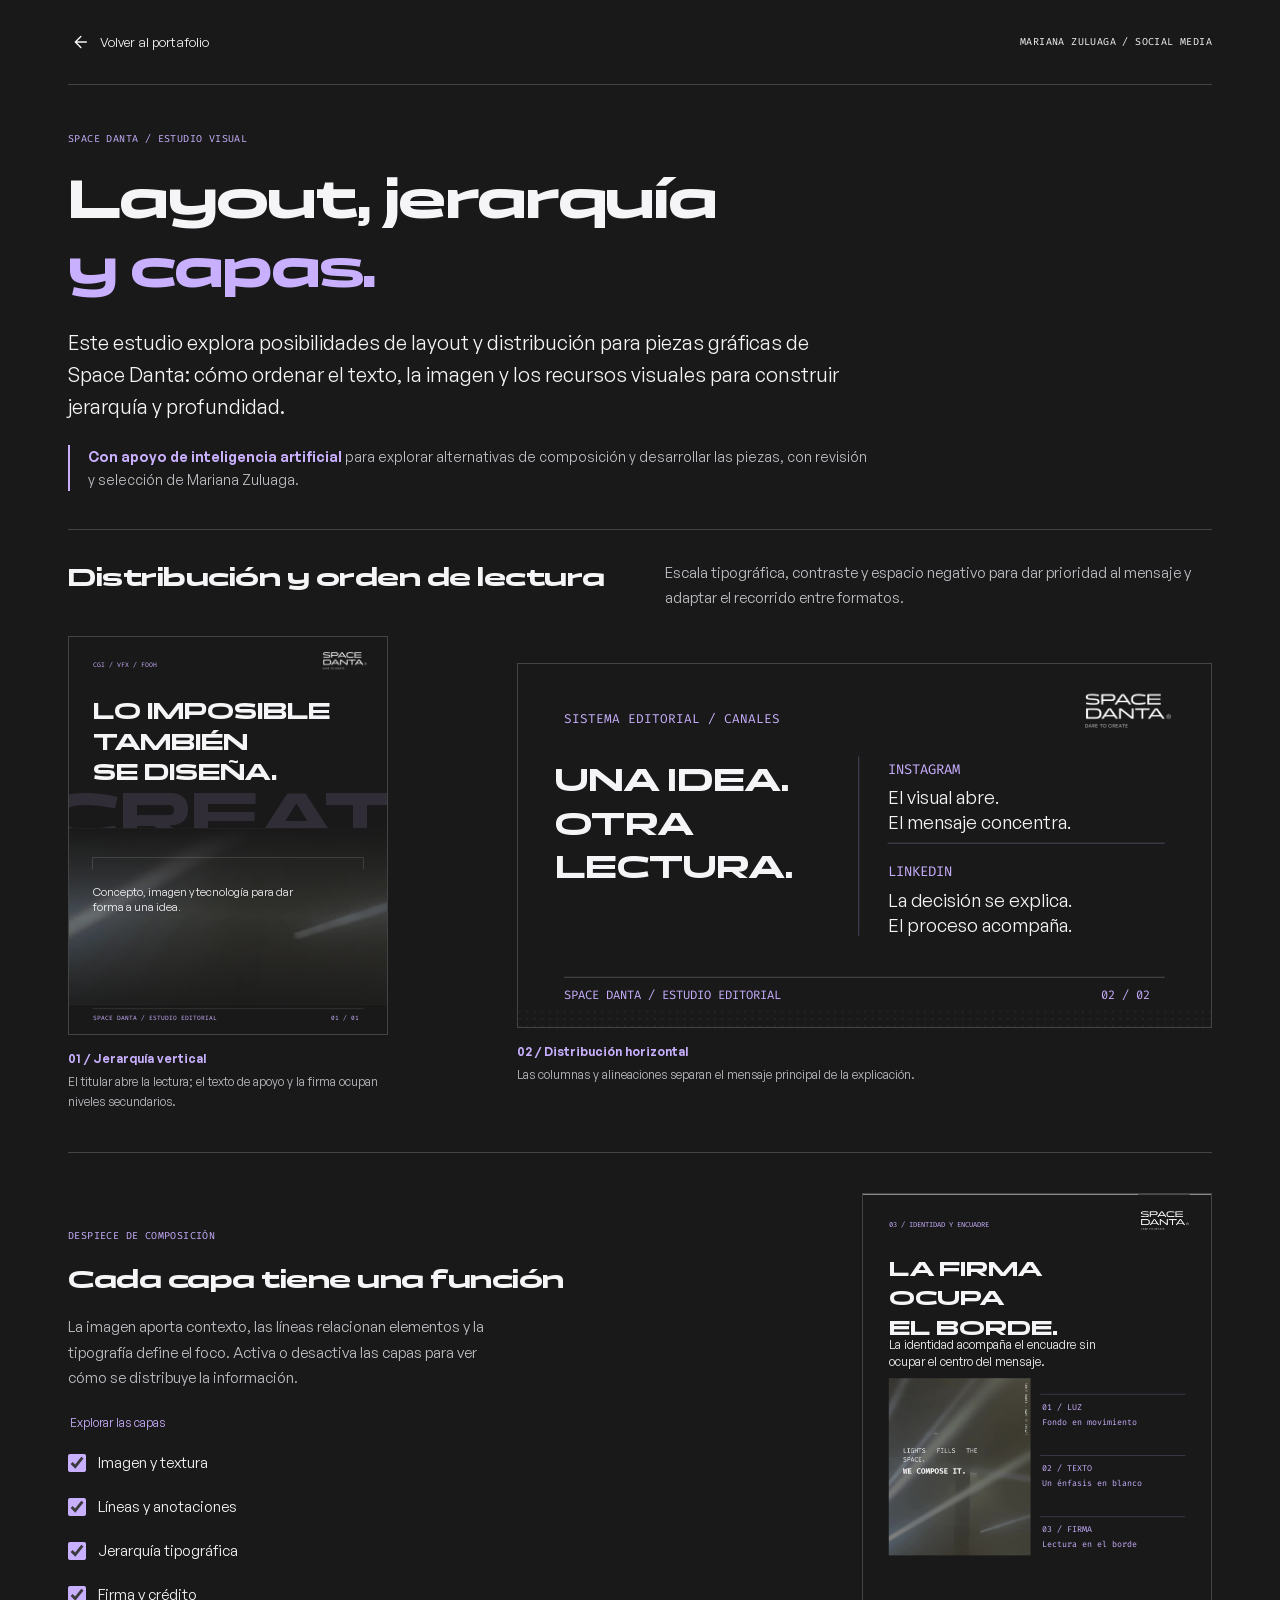
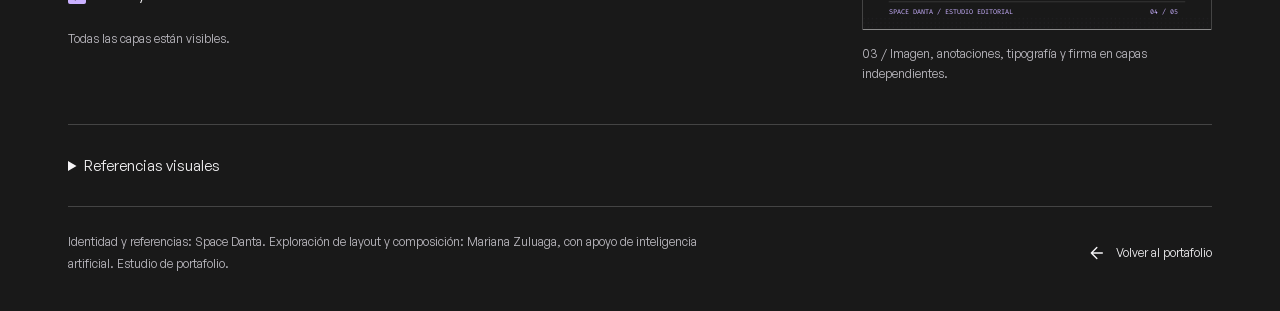
==== commit 42109316: "Resumir estudio visual y mostrar capas con apoyo de IA" ====
--- a/proyectos/social_media/space_danta/index.html
+++ b/proyectos/social_media/space_danta/index.html
@@ -1,10 +1,78 @@
 <!doctype html>
-<html lang="es"><head><meta charset="utf-8"><meta name="viewport" content="width=device-width,initial-scale=1"><meta name="theme-color" content="#191919"><title>Space Danta · Diseño editorial — Mariana Zuluaga</title><meta name="description" content="Referencias de movimiento, sistema tipográfico y seis propuestas editoriales para Space Danta. Un estudio de Mariana Zuluaga para Instagram y LinkedIn."><link rel="stylesheet" href="caso.css"><script src="caso.js" defer></script></head>
-<body><a class="skip-link" href="#propuestas">Ir a las piezas</a><div class="shell"><nav class="topbar" aria-label="Navegación del caso"><a href="../../../index.html"><svg class="icon" viewBox="0 0 24 24" fill="none" stroke="currentColor" stroke-width="1.5" stroke-linecap="round" stroke-linejoin="round" aria-hidden="true"><path d="m14 6-6 6 6 6M8 12h12"/></svg> Volver al portafolio</a><span>MARIANA ZULUAGA / 2026</span></nav>
-<header class="case-header"><p class="eyebrow">01 / SOCIAL MEDIA / SPACE DANTA</p><h1>Ideas que<br><em>toman forma.</em></h1><div class="case-intro"><p>Un lenguaje editorial para mostrar la intención detrás de cada imagen. Movimiento, tipografía y composición para Instagram y LinkedIn.</p><p class="disclosure">Exploración de portafolio. Las nuevas piezas son propuestas editoriales; no se presentan como una campaña encargada o publicada por el estudio.</p></div><nav class="chapter-nav" aria-label="Secciones"><a href="#referente">01 · Movimiento</a><a href="#referencias">02 · Referencias visuales</a><a href="#sistema">03 · Sistema</a><a href="#propuestas">04 · Piezas</a></nav></header>
-<section class="motion-section" id="referente" aria-labelledby="motion-title"><div class="motion-copy"><p class="eyebrow">EL PRIMER REFERENTE</p><h2 id="motion-title">La luz abre.<br>El texto<br><em>compone.</em></h2><p>El MP4 suministrado fija el punto de partida: luz que atraviesa el encuadre, espacio para leer y un cambio de peso que concentra el mensaje.</p><dl class="reference-facts"><div><dt>Formato</dt><dd>1080 × 1350 / 4:5</dd></div><div><dt>Duración</dt><dd>8,83 segundos</dd></div><div><dt>Referencia</dt><dd>Space Danta</dd></div></dl><p class="small">Referencia visual aportada por Mariana. La autoría individual del video no se atribuye en este caso.</p></div><figure class="motion-player"><video controls playsinline loop preload="metadata" poster="referencias_visuales/video/poster.jpg" aria-label="Primer referente de Space Danta: luz en movimiento, texto blanco y firma lateral"><source src="referencias_visuales/video/01_referente_motion.mp4" type="video/mp4"><a href="referencias_visuales/video/01_referente_motion.mp4">Abrir video</a></video><figcaption>REF. 01 / MOTION & COMPOSITION</figcaption></figure></section>
-<section class="reference-section" id="referencias" aria-labelledby="refs-title"><div class="section-intro"><div><p class="eyebrow">EL LENGUAJE DE LA MARCA</p><h2 id="refs-title">Referencias<br><em>visuales.</em></h2></div><p>De la presentación Interactive Services: titulares anchos, carbón, blanco y lila. Las palabras a baja intensidad construyen profundidad; las líneas finas organizan el encuadre.</p></div><div class="reference-track" tabindex="0" aria-label="Cuatro páginas de la presentación de referencia"><figure><img src="referencias_visuales/presentacion/jerarquias-01.png" alt="Página 1: Titular extendido, palabra de fondo y nota monoespaciada." loading="lazy" width="1100" height="619"><figcaption><span>REF. 01</span> Titular extendido, palabra de fondo y nota monoespaciada.</figcaption></figure><figure><img src="referencias_visuales/presentacion/jerarquias-02.png" alt="Página 2: Mensaje principal en blanco y cierre en lila." loading="lazy" width="1100" height="619"><figcaption><span>REF. 02</span> Mensaje principal en blanco y cierre en lila.</figcaption></figure><figure><img src="referencias_visuales/presentacion/jerarquias-05.png" alt="Página 5: Índices, recortes visuales y ritmo de lectura." loading="lazy" width="1100" height="619"><figcaption><span>REF. 05</span> Índices, recortes visuales y ritmo de lectura.</figcaption></figure><figure><img src="referencias_visuales/presentacion/jerarquias-08.png" alt="Página 8: Encuadre fino, contraste de pesos y jerarquía por escala." loading="lazy" width="1100" height="619"><figcaption><span>REF. 08</span> Encuadre fino, contraste de pesos y jerarquía por escala.</figcaption></figure></div><p class="small">Presentación suministrada como PDF, exportada desde Canva. Se toman las decisiones visuales, sin trasladar sus textos provisionales ni métricas.</p></section>
-<section id="sistema" class="system-section" aria-labelledby="system-title"><p class="eyebrow">REGLAS QUE SE CONVIERTEN EN PIEZAS</p><h2 id="system-title">Una jerarquía.<br><em>Distintas escalas.</em></h2><div class="type-specimen"><div><span class="eyebrow">01 / PANCHANG / TITULAR</span><p class="sample-display">DARE TO<br><span>CREATE</span></p></div><div class="type-notes"><div><span class="eyebrow">02 / GENERAL SANS / LECTURA</span><p>Una idea clara organiza el recorrido de la imagen.</p></div><div><span class="eyebrow">03 / FIRA CODE / ANOTACIÓN</span><p class="sample-mono">CONCEPTO / LUZ / COMPOSICIÓN<br>01 — 1080 × 1350 PX</p></div></div></div><div class="palette" aria-label="Paleta editorial"><div style="--swatch:#191919"><i></i><span>Carbón / #191919</span></div><div style="--swatch:#f5f4f6"><i></i><span>Blanco / #F5F4F6</span></div><div style="--swatch:#c9b0ff"><i></i><span>Lila / #C9B0FF</span></div><div style="--swatch:#8a4dff"><i></i><span>Violeta / #8A4DFF</span></div></div><p class="small">El carbón y la composición siguen la presentación; las variantes de violeta y los servicios se contrastan con <a href="https://spacedanta.com/" target="_blank" rel="noopener noreferrer">la web oficial de Space Danta <svg class="icon" viewBox="0 0 24 24" fill="none" stroke="currentColor" stroke-width="1.5" stroke-linecap="round" stroke-linejoin="round" aria-hidden="true"><path d="M7 17 17 7M7 7h10v10"/></svg></a>. Los tamaños y las retículas de redes son decisiones de esta exploración.</p></section>
-<section class="proposals-section" id="propuestas" aria-labelledby="proposals-title"><div class="section-intro"><div><p class="eyebrow">DEL SISTEMA A LA COMPOSICIÓN</p><h2 id="proposals-title">Seis propuestas.<br><em>Una dirección.</em></h2></div><p>21 composiciones desarrolladas con tipografía, fondos y anotaciones editables. Cada serie resuelve una intención de lectura. Toca una pieza para verla en detalle.</p></div><a class="download-all" href="piezas/space_danta_editables.zip" download><svg class="icon" viewBox="0 0 24 24" fill="none" stroke="currentColor" stroke-width="1.5" stroke-linecap="round" stroke-linejoin="round" aria-hidden="true"><path d="M12 3v12m-5-5 5 5 5-5M5 16v5h14v-5"/></svg> Descargar piezas en SVG + PNG</a><article class="series" id="01_manifiesto"><div class="series-intro"><div><p class="eyebrow">PROPUESTA 01 / Instagram · 4:5</p><h3>Lo imposible también se diseña</h3></div><p>Una portada de marca que conecta la intención creativa con la luz del referente.</p></div><div class="piece-track" tabindex="0" aria-label="Lo imposible también se diseña, 1 composiciones"><figure class="piece"><button class="zoom-piece" type="button" data-image="piezas/01_manifiesto_01.svg" data-title="Lo imposible también se diseña · 1/1" aria-label="Ampliar Lo imposible también se diseña, página 1"><img src="piezas/01_manifiesto_01.svg" alt="LO IMPOSIBLE TAMBIÉN SE DISEÑA. Concepto, imagen y tecnología para dar forma a una idea." loading="lazy" width="1080" height="1350"></button><figcaption><span>01 / 01</span><a href="piezas/01_manifiesto_01.svg" download><svg class="icon" viewBox="0 0 24 24" fill="none" stroke="currentColor" stroke-width="1.5" stroke-linecap="round" stroke-linejoin="round" aria-hidden="true"><path d="M12 3v12m-5-5 5 5 5-5M5 16v5h14v-5"/></svg> SVG editable</a><a href="piezas/01_manifiesto_01.png" download>PNG</a></figcaption></figure></div><div class="track-controls"><button class="track-prev" type="button" aria-label="Composición anterior"><svg class="icon" viewBox="0 0 24 24" fill="none" stroke="currentColor" stroke-width="1.5" stroke-linecap="round" stroke-linejoin="round" aria-hidden="true"><path d="m14 6-6 6 6 6M8 12h12"/></svg></button><span class="track-count" role="status">1 / 1</span><button class="track-next" type="button" aria-label="Siguiente composición"><svg class="icon" viewBox="0 0 24 24" fill="none" stroke="currentColor" stroke-width="1.5" stroke-linecap="round" stroke-linejoin="round" aria-hidden="true"><path d="m10 6 6 6-6 6M16 12H4"/></svg></button></div></article><article class="series" id="02_anatomia"><div class="series-intro"><div><p class="eyebrow">PROPUESTA 02 / Instagram · Carrusel de 5 páginas</p><h3>Anatomía de una pieza</h3></div><p>Lectura del MP4 suministrado: decisiones visibles de luz, énfasis y firma. No se inventan etapas de producción.</p></div><div class="piece-track" tabindex="0" aria-label="Anatomía de una pieza, 5 composiciones"><figure class="piece"><button class="zoom-piece" type="button" data-image="piezas/02_anatomia_01.svg" data-title="Anatomía de una pieza · 1/5" aria-label="Ampliar Anatomía de una pieza, página 1"><img src="piezas/02_anatomia_01.svg" alt="UNA IMAGEN. TRES DECISIONES. Una lectura del primer referente de Space Danta." loading="lazy" width="1080" height="1350"></button><figcaption><span>01 / 05</span><a href="piezas/02_anatomia_01.svg" download><svg class="icon" viewBox="0 0 24 24" fill="none" stroke="currentColor" stroke-width="1.5" stroke-linecap="round" stroke-linejoin="round" aria-hidden="true"><path d="M12 3v12m-5-5 5 5 5-5M5 16v5h14v-5"/></svg> SVG editable</a><a href="piezas/02_anatomia_01.png" download>PNG</a></figcaption></figure><figure class="piece"><button class="zoom-piece" type="button" data-image="piezas/02_anatomia_02.svg" data-title="Anatomía de una pieza · 2/5" aria-label="Ampliar Anatomía de una pieza, página 2"><img src="piezas/02_anatomia_02.svg" alt="LA LUZ ABRE EL ESPACIO. El fondo cambia. La zona del mensaje conserva aire para leer." loading="lazy" width="1080" height="1350"></button><figcaption><span>02 / 05</span><a href="piezas/02_anatomia_02.svg" download><svg class="icon" viewBox="0 0 24 24" fill="none" stroke="currentColor" stroke-width="1.5" stroke-linecap="round" stroke-linejoin="round" aria-hidden="true"><path d="M12 3v12m-5-5 5 5 5-5M5 16v5h14v-5"/></svg> SVG editable</a><a href="piezas/02_anatomia_02.png" download>PNG</a></figcaption></figure><figure class="piece"><button class="zoom-piece" type="button" data-image="piezas/02_anatomia_03.svg" data-title="Anatomía de una pieza · 3/5" aria-label="Ampliar Anatomía de una pieza, página 3"><img src="piezas/02_anatomia_03.svg" alt="EL PESO CAMBIA LA LECTURA. La frase breve pasa de regular a negrita. El énfasis está en la decisión de componer." loading="lazy" width="1080" height="1350"></button><figcaption><span>03 / 05</span><a href="piezas/02_anatomia_03.svg" download><svg class="icon" viewBox="0 0 24 24" fill="none" stroke="currentColor" stroke-width="1.5" stroke-linecap="round" stroke-linejoin="round" aria-hidden="true"><path d="M12 3v12m-5-5 5 5 5-5M5 16v5h14v-5"/></svg> SVG editable</a><a href="piezas/02_anatomia_03.png" download>PNG</a></figcaption></figure><figure class="piece"><button class="zoom-piece" type="button" data-image="piezas/02_anatomia_04.svg" data-title="Anatomía de una pieza · 4/5" aria-label="Ampliar Anatomía de una pieza, página 4"><img src="piezas/02_anatomia_04.svg" alt="LA FIRMA OCUPA EL BORDE. La identidad acompaña el encuadre sin ocupar el centro del mensaje." loading="lazy" width="1080" height="1350"></button><figcaption><span>04 / 05</span><a href="piezas/02_anatomia_04.svg" download><svg class="icon" viewBox="0 0 24 24" fill="none" stroke="currentColor" stroke-width="1.5" stroke-linecap="round" stroke-linejoin="round" aria-hidden="true"><path d="M12 3v12m-5-5 5 5 5-5M5 16v5h14v-5"/></svg> SVG editable</a><a href="piezas/02_anatomia_04.png" download>PNG</a></figcaption></figure><figure class="piece"><button class="zoom-piece" type="button" data-image="piezas/02_anatomia_05.svg" data-title="Anatomía de una pieza · 5/5" aria-label="Ampliar Anatomía de una pieza, página 5"><img src="piezas/02_anatomia_05.svg" alt="MENOS COMPETENCIA. MÁS FOCO. Luz, texto y firma cumplen funciones distintas. ¿Qué lees primero?" loading="lazy" width="1080" height="1350"></button><figcaption><span>05 / 05</span><a href="piezas/02_anatomia_05.svg" download><svg class="icon" viewBox="0 0 24 24" fill="none" stroke="currentColor" stroke-width="1.5" stroke-linecap="round" stroke-linejoin="round" aria-hidden="true"><path d="M12 3v12m-5-5 5 5 5-5M5 16v5h14v-5"/></svg> SVG editable</a><a href="piezas/02_anatomia_05.png" download>PNG</a></figcaption></figure></div><div class="track-controls"><button class="track-prev" type="button" aria-label="Composición anterior"><svg class="icon" viewBox="0 0 24 24" fill="none" stroke="currentColor" stroke-width="1.5" stroke-linecap="round" stroke-linejoin="round" aria-hidden="true"><path d="m14 6-6 6 6 6M8 12h12"/></svg></button><span class="track-count" role="status">1 / 5</span><button class="track-next" type="button" aria-label="Siguiente composición"><svg class="icon" viewBox="0 0 24 24" fill="none" stroke="currentColor" stroke-width="1.5" stroke-linecap="round" stroke-linejoin="round" aria-hidden="true"><path d="m10 6 6 6-6 6M16 12H4"/></svg></button></div></article><article class="series" id="03_proceso"><div class="series-intro"><div><p class="eyebrow">PROPUESTA 03 / LinkedIn · Documento de 6 páginas</p><h3>Del brief a la pantalla</h3></div><p>Traducción editorial del proceso descrito por el estudio en su web, desde el objetivo hasta las versiones de entrega.</p></div><div class="piece-track" tabindex="0" aria-label="Del brief a la pantalla, 6 composiciones"><figure class="piece"><button class="zoom-piece" type="button" data-image="piezas/03_proceso_01.svg" data-title="Del brief a la pantalla · 1/6" aria-label="Ampliar Del brief a la pantalla, página 1"><img src="piezas/03_proceso_01.svg" alt="DEL BRIEF A LA PANTALLA. Cinco momentos para convertir una intención en una pieza visual." loading="lazy" width="1080" height="1350"></button><figcaption><span>01 / 06</span><a href="piezas/03_proceso_01.svg" download><svg class="icon" viewBox="0 0 24 24" fill="none" stroke="currentColor" stroke-width="1.5" stroke-linecap="round" stroke-linejoin="round" aria-hidden="true"><path d="M12 3v12m-5-5 5 5 5-5M5 16v5h14v-5"/></svg> SVG editable</a><a href="piezas/03_proceso_01.png" download>PNG</a></figcaption></figure><figure class="piece"><button class="zoom-piece" type="button" data-image="piezas/03_proceso_02.svg" data-title="Del brief a la pantalla · 2/6" aria-label="Ampliar Del brief a la pantalla, página 2"><img src="piezas/03_proceso_02.svg" alt="PRIMERO, EL OBJETIVO. Acordar qué necesita comunicar la marca, para quién y con qué criterio se revisará la pieza." loading="lazy" width="1080" height="1350"></button><figcaption><span>02 / 06</span><a href="piezas/03_proceso_02.svg" download><svg class="icon" viewBox="0 0 24 24" fill="none" stroke="currentColor" stroke-width="1.5" stroke-linecap="round" stroke-linejoin="round" aria-hidden="true"><path d="M12 3v12m-5-5 5 5 5-5M5 16v5h14v-5"/></svg> SVG editable</a><a href="piezas/03_proceso_02.png" download>PNG</a></figcaption></figure><figure class="piece"><button class="zoom-piece" type="button" data-image="piezas/03_proceso_03.svg" data-title="Del brief a la pantalla · 3/6" aria-label="Ampliar Del brief a la pantalla, página 3"><img src="piezas/03_proceso_03.svg" alt="HACER VISIBLE LA IDEA. Concepto, storyboard y dirección de arte permiten discutir la imagen antes de producirla." loading="lazy" width="1080" height="1350"></button><figcaption><span>03 / 06</span><a href="piezas/03_proceso_03.svg" download><svg class="icon" viewBox="0 0 24 24" fill="none" stroke="currentColor" stroke-width="1.5" stroke-linecap="round" stroke-linejoin="round" aria-hidden="true"><path d="M12 3v12m-5-5 5 5 5-5M5 16v5h14v-5"/></svg> SVG editable</a><a href="piezas/03_proceso_03.png" download>PNG</a></figcaption></figure><figure class="piece"><button class="zoom-piece" type="button" data-image="piezas/03_proceso_04.svg" data-title="Del brief a la pantalla · 4/6" aria-label="Ampliar Del brief a la pantalla, página 4"><img src="piezas/03_proceso_04.svg" alt="DAR FORMA AL CONCEPTO. La producción conecta las decisiones visuales con las herramientas adecuadas para cada proyecto." loading="lazy" width="1080" height="1350"></button><figcaption><span>04 / 06</span><a href="piezas/03_proceso_04.svg" download><svg class="icon" viewBox="0 0 24 24" fill="none" stroke="currentColor" stroke-width="1.5" stroke-linecap="round" stroke-linejoin="round" aria-hidden="true"><path d="M12 3v12m-5-5 5 5 5-5M5 16v5h14v-5"/></svg> SVG editable</a><a href="piezas/03_proceso_04.png" download>PNG</a></figcaption></figure><figure class="piece"><button class="zoom-piece" type="button" data-image="piezas/03_proceso_05.svg" data-title="Del brief a la pantalla · 5/6" aria-label="Ampliar Del brief a la pantalla, página 5"><img src="piezas/03_proceso_05.svg" alt="REVISAR CON INTENCIÓN. Contrastar las versiones con el brief. Ajustar lo que cambia la lectura, no acumular efectos." loading="lazy" width="1080" height="1350"></button><figcaption><span>05 / 06</span><a href="piezas/03_proceso_05.svg" download><svg class="icon" viewBox="0 0 24 24" fill="none" stroke="currentColor" stroke-width="1.5" stroke-linecap="round" stroke-linejoin="round" aria-hidden="true"><path d="M12 3v12m-5-5 5 5 5-5M5 16v5h14v-5"/></svg> SVG editable</a><a href="piezas/03_proceso_05.png" download>PNG</a></figcaption></figure><figure class="piece"><button class="zoom-piece" type="button" data-image="piezas/03_proceso_06.svg" data-title="Del brief a la pantalla · 6/6" aria-label="Ampliar Del brief a la pantalla, página 6"><img src="piezas/03_proceso_06.svg" alt="UNA IDEA. CADA FORMATO. Preparar la entrega según el canal y comprobar encuadre, lectura y reproducción." loading="lazy" width="1080" height="1350"></button><figcaption><span>06 / 06</span><a href="piezas/03_proceso_06.svg" download><svg class="icon" viewBox="0 0 24 24" fill="none" stroke="currentColor" stroke-width="1.5" stroke-linecap="round" stroke-linejoin="round" aria-hidden="true"><path d="M12 3v12m-5-5 5 5 5-5M5 16v5h14v-5"/></svg> SVG editable</a><a href="piezas/03_proceso_06.png" download>PNG</a></figcaption></figure></div><div class="track-controls"><button class="track-prev" type="button" aria-label="Composición anterior"><svg class="icon" viewBox="0 0 24 24" fill="none" stroke="currentColor" stroke-width="1.5" stroke-linecap="round" stroke-linejoin="round" aria-hidden="true"><path d="m14 6-6 6 6 6M8 12h12"/></svg></button><span class="track-count" role="status">1 / 6</span><button class="track-next" type="button" aria-label="Siguiente composición"><svg class="icon" viewBox="0 0 24 24" fill="none" stroke="currentColor" stroke-width="1.5" stroke-linecap="round" stroke-linejoin="round" aria-hidden="true"><path d="m10 6 6 6-6 6M16 12H4"/></svg></button></div></article><article class="series" id="04_luz"><div class="series-intro"><div><p class="eyebrow">PROPUESTA 04 / Instagram · Estudio de 3 páginas</p><h3>La luz también comunica</h3></div><p>La propuesta de materiales se convierte en un estudio de luz usando evidencia disponible del MP4.</p></div><div class="piece-track" tabindex="0" aria-label="La luz también comunica, 3 composiciones"><figure class="piece"><button class="zoom-piece" type="button" data-image="piezas/04_luz_01.svg" data-title="La luz también comunica · 1/3" aria-label="Ampliar La luz también comunica, página 1"><img src="piezas/04_luz_01.svg" alt="LA LUZ TAMBIÉN COMUNICA. Dirección, contraste y pausa: el fondo forma parte del mensaje." loading="lazy" width="1080" height="1350"></button><figcaption><span>01 / 03</span><a href="piezas/04_luz_01.svg" download><svg class="icon" viewBox="0 0 24 24" fill="none" stroke="currentColor" stroke-width="1.5" stroke-linecap="round" stroke-linejoin="round" aria-hidden="true"><path d="M12 3v12m-5-5 5 5 5-5M5 16v5h14v-5"/></svg> SVG editable</a><a href="piezas/04_luz_01.png" download>PNG</a></figcaption></figure><figure class="piece"><button class="zoom-piece" type="button" data-image="piezas/04_luz_02.svg" data-title="La luz también comunica · 2/3" aria-label="Ampliar La luz también comunica, página 2"><img src="piezas/04_luz_02.svg" alt="LA DIAGONAL MARCA DIRECCIÓN. Las franjas de luz atraviesan el encuadre y sugieren profundidad en una superficie plana." loading="lazy" width="1080" height="1350"></button><figcaption><span>02 / 03</span><a href="piezas/04_luz_02.svg" download><svg class="icon" viewBox="0 0 24 24" fill="none" stroke="currentColor" stroke-width="1.5" stroke-linecap="round" stroke-linejoin="round" aria-hidden="true"><path d="M12 3v12m-5-5 5 5 5-5M5 16v5h14v-5"/></svg> SVG editable</a><a href="piezas/04_luz_02.png" download>PNG</a></figcaption></figure><figure class="piece"><button class="zoom-piece" type="button" data-image="piezas/04_luz_03.svg" data-title="La luz también comunica · 3/3" aria-label="Ampliar La luz también comunica, página 3"><img src="piezas/04_luz_03.svg" alt="EL VACÍO TAMBIÉN COMPONE. Reservar un área tranquila hace que el texto tenga un lugar propio dentro de la imagen." loading="lazy" width="1080" height="1350"></button><figcaption><span>03 / 03</span><a href="piezas/04_luz_03.svg" download><svg class="icon" viewBox="0 0 24 24" fill="none" stroke="currentColor" stroke-width="1.5" stroke-linecap="round" stroke-linejoin="round" aria-hidden="true"><path d="M12 3v12m-5-5 5 5 5-5M5 16v5h14v-5"/></svg> SVG editable</a><a href="piezas/04_luz_03.png" download>PNG</a></figcaption></figure></div><div class="track-controls"><button class="track-prev" type="button" aria-label="Composición anterior"><svg class="icon" viewBox="0 0 24 24" fill="none" stroke="currentColor" stroke-width="1.5" stroke-linecap="round" stroke-linejoin="round" aria-hidden="true"><path d="m14 6-6 6 6 6M8 12h12"/></svg></button><span class="track-count" role="status">1 / 3</span><button class="track-next" type="button" aria-label="Siguiente composición"><svg class="icon" viewBox="0 0 24 24" fill="none" stroke="currentColor" stroke-width="1.5" stroke-linecap="round" stroke-linejoin="round" aria-hidden="true"><path d="m10 6 6 6-6 6M16 12H4"/></svg></button></div></article><article class="series" id="05_canales"><div class="series-intro"><div><p class="eyebrow">PROPUESTA 05 / Instagram 4:5 + LinkedIn horizontal</p><h3>Una idea, dos contextos</h3></div><p>Una portada concentra el mensaje; la adaptación horizontal explica la decisión por canal.</p></div><div class="piece-track" tabindex="0" aria-label="Una idea, dos contextos, 2 composiciones"><figure class="piece"><button class="zoom-piece" type="button" data-image="piezas/05_canales_01.svg" data-title="Una idea, dos contextos · 1/2" aria-label="Ampliar Una idea, dos contextos, página 1"><img src="piezas/05_canales_01.svg" alt="ADAPTAR NO ES RECORTAR. El mensaje guía la composición. El canal cambia el recorrido de lectura." loading="lazy" width="1080" height="1350"></button><figcaption><span>01 / 02</span><a href="piezas/05_canales_01.svg" download><svg class="icon" viewBox="0 0 24 24" fill="none" stroke="currentColor" stroke-width="1.5" stroke-linecap="round" stroke-linejoin="round" aria-hidden="true"><path d="M12 3v12m-5-5 5 5 5-5M5 16v5h14v-5"/></svg> SVG editable</a><a href="piezas/05_canales_01.png" download>PNG</a></figcaption></figure><figure class="piece"><button class="zoom-piece" type="button" data-image="piezas/05_canales_02.svg" data-title="Una idea, dos contextos · 2/2" aria-label="Ampliar Una idea, dos contextos, página 2"><img src="piezas/05_canales_02.svg" alt="UNA IDEA. OTRA LECTURA. Un mismo concepto necesita una intención de lectura por canal." loading="lazy" width="1200" height="628"></button><figcaption><span>02 / 02</span><a href="piezas/05_canales_02.svg" download><svg class="icon" viewBox="0 0 24 24" fill="none" stroke="currentColor" stroke-width="1.5" stroke-linecap="round" stroke-linejoin="round" aria-hidden="true"><path d="M12 3v12m-5-5 5 5 5-5M5 16v5h14v-5"/></svg> SVG editable</a><a href="piezas/05_canales_02.png" download>PNG</a></figcaption></figure></div><div class="track-controls"><button class="track-prev" type="button" aria-label="Composición anterior"><svg class="icon" viewBox="0 0 24 24" fill="none" stroke="currentColor" stroke-width="1.5" stroke-linecap="round" stroke-linejoin="round" aria-hidden="true"><path d="m14 6-6 6 6 6M8 12h12"/></svg></button><span class="track-count" role="status">1 / 2</span><button class="track-next" type="button" aria-label="Siguiente composición"><svg class="icon" viewBox="0 0 24 24" fill="none" stroke="currentColor" stroke-width="1.5" stroke-linecap="round" stroke-linejoin="round" aria-hidden="true"><path d="m10 6 6 6-6 6M16 12H4"/></svg></button></div></article><article class="series" id="06_criterio"><div class="series-intro"><div><p class="eyebrow">PROPUESTA 06 / LinkedIn · Documento de 4 páginas</p><h3>Criterio humano, herramientas nuevas</h3></div><p>Propuesta de comunicación sobre dirección creativa e IA, basada en el posicionamiento público del estudio.</p></div><div class="piece-track" tabindex="0" aria-label="Criterio humano, herramientas nuevas, 4 composiciones"><figure class="piece"><button class="zoom-piece" type="button" data-image="piezas/06_criterio_01.svg" data-title="Criterio humano, herramientas nuevas · 1/4" aria-label="Ampliar Criterio humano, herramientas nuevas, página 1"><img src="piezas/06_criterio_01.svg" alt="LA IDEA NECESITA DIRECCIÓN. Las herramientas amplían la exploración. El criterio sostiene el mensaje." loading="lazy" width="1080" height="1350"></button><figcaption><span>01 / 04</span><a href="piezas/06_criterio_01.svg" download><svg class="icon" viewBox="0 0 24 24" fill="none" stroke="currentColor" stroke-width="1.5" stroke-linecap="round" stroke-linejoin="round" aria-hidden="true"><path d="M12 3v12m-5-5 5 5 5-5M5 16v5h14v-5"/></svg> SVG editable</a><a href="piezas/06_criterio_01.png" download>PNG</a></figcaption></figure><figure class="piece"><button class="zoom-piece" type="button" data-image="piezas/06_criterio_02.svg" data-title="Criterio humano, herramientas nuevas · 2/4" aria-label="Ampliar Criterio humano, herramientas nuevas, página 2"><img src="piezas/06_criterio_02.svg" alt="ANTES DE GENERAR, DEFINIR. Escribir la intención, el encuadre y las restricciones de la pieza antes de explorar imágenes." loading="lazy" width="1080" height="1350"></button><figcaption><span>02 / 04</span><a href="piezas/06_criterio_02.svg" download><svg class="icon" viewBox="0 0 24 24" fill="none" stroke="currentColor" stroke-width="1.5" stroke-linecap="round" stroke-linejoin="round" aria-hidden="true"><path d="M12 3v12m-5-5 5 5 5-5M5 16v5h14v-5"/></svg> SVG editable</a><a href="piezas/06_criterio_02.png" download>PNG</a></figcaption></figure><figure class="piece"><button class="zoom-piece" type="button" data-image="piezas/06_criterio_03.svg" data-title="Criterio humano, herramientas nuevas · 3/4" aria-label="Ampliar Criterio humano, herramientas nuevas, página 3"><img src="piezas/06_criterio_03.svg" alt="EXPLORAR. COMPARAR. ELEGIR. Una variación importa cuando ayuda a resolver una decisión de luz, escala o composición." loading="lazy" width="1080" height="1350"></button><figcaption><span>03 / 04</span><a href="piezas/06_criterio_03.svg" download><svg class="icon" viewBox="0 0 24 24" fill="none" stroke="currentColor" stroke-width="1.5" stroke-linecap="round" stroke-linejoin="round" aria-hidden="true"><path d="M12 3v12m-5-5 5 5 5-5M5 16v5h14v-5"/></svg> SVG editable</a><a href="piezas/06_criterio_03.png" download>PNG</a></figcaption></figure><figure class="piece"><button class="zoom-piece" type="button" data-image="piezas/06_criterio_04.svg" data-title="Criterio humano, herramientas nuevas · 4/4" aria-label="Ampliar Criterio humano, herramientas nuevas, página 4"><img src="piezas/06_criterio_04.svg" alt="CERRAR CON CRITERIO. Revisar continuidad, legibilidad y coherencia visual antes de preparar la entrega." loading="lazy" width="1080" height="1350"></button><figcaption><span>04 / 04</span><a href="piezas/06_criterio_04.svg" download><svg class="icon" viewBox="0 0 24 24" fill="none" stroke="currentColor" stroke-width="1.5" stroke-linecap="round" stroke-linejoin="round" aria-hidden="true"><path d="M12 3v12m-5-5 5 5 5-5M5 16v5h14v-5"/></svg> SVG editable</a><a href="piezas/06_criterio_04.png" download>PNG</a></figcaption></figure></div><div class="track-controls"><button class="track-prev" type="button" aria-label="Composición anterior"><svg class="icon" viewBox="0 0 24 24" fill="none" stroke="currentColor" stroke-width="1.5" stroke-linecap="round" stroke-linejoin="round" aria-hidden="true"><path d="m14 6-6 6 6 6M8 12h12"/></svg></button><span class="track-count" role="status">1 / 4</span><button class="track-next" type="button" aria-label="Siguiente composición"><svg class="icon" viewBox="0 0 24 24" fill="none" stroke="currentColor" stroke-width="1.5" stroke-linecap="round" stroke-linejoin="round" aria-hidden="true"><path d="m10 6 6 6-6 6M16 12H4"/></svg></button></div></article></section>
-<footer class="case-footer"><div><p class="eyebrow">FUENTES Y CRÉDITOS</p><p>Identidad y referencias: Space Danta. Selección y dirección editorial de esta exploración: Mariana Zuluaga, con asistencia de IA para desarrollo y composición. Fecha de consulta: 17/11/2026.</p><p class="small">Las imágenes de luz de las nuevas composiciones son recortes del MP4 aportado. El carrusel de anatomía analiza lo visible en ese referente; no reconstruye un proceso de producción no documentado. El proceso y el enfoque sobre IA se basan en información pública del estudio. No se atribuyen métricas ni campañas al caso.</p></div><a href="../../../index.html"><svg class="icon" viewBox="0 0 24 24" fill="none" stroke="currentColor" stroke-width="1.5" stroke-linecap="round" stroke-linejoin="round" aria-hidden="true"><path d="m14 6-6 6 6 6M8 12h12"/></svg> Volver al portafolio</a></footer></div>
-<dialog id="piece-dialog" aria-labelledby="dialog-title"><header><h2 id="dialog-title">Composición</h2><button id="close-dialog" type="button" aria-label="Cerrar vista ampliada"><svg class="icon" viewBox="0 0 24 24" fill="none" stroke="currentColor" stroke-width="1.5" stroke-linecap="round" stroke-linejoin="round" aria-hidden="true"><path d="m6 6 12 12M18 6 6 18"/></svg></button></header><img id="dialog-image" src="piezas/01_manifiesto_01.svg" alt=""><a id="dialog-download" href="piezas/01_manifiesto_01.svg" download><svg class="icon" viewBox="0 0 24 24" fill="none" stroke="currentColor" stroke-width="1.5" stroke-linecap="round" stroke-linejoin="round" aria-hidden="true"><path d="M12 3v12m-5-5 5 5 5-5M5 16v5h14v-5"/></svg> Descargar SVG editable</a></dialog></body></html>+<html lang="es">
+<head>
+  <meta charset="utf-8">
+  <meta name="viewport" content="width=device-width,initial-scale=1">
+  <meta name="theme-color" content="#191919">
+  <title>Space Danta · Layout, jerarquía y capas</title>
+  <meta name="description" content="Estudio de posibilidades de layout y distribución para piezas gráficas de Space Danta, con foco en jerarquía visual y capas y con apoyo de inteligencia artificial.">
+  <link rel="stylesheet" href="caso.css">
+  <script src="caso.js" defer></script>
+</head>
+<body>
+  <a class="skip-link" href="#layouts">Ir al estudio visual</a>
+  <div class="shell">
+    <nav class="topbar" aria-label="Navegación del caso">
+      <a href="../../../index.html"><svg class="icon" viewBox="0 0 24 24" fill="none" stroke="currentColor" stroke-width="1.5" stroke-linecap="round" stroke-linejoin="round" aria-hidden="true"><path d="m14 6-6 6 6 6M8 12h12"/></svg> Volver al portafolio</a>
+      <span>MARIANA ZULUAGA / SOCIAL MEDIA</span>
+    </nav>
+    <header class="case-header">
+      <p class="eyebrow">SPACE DANTA / ESTUDIO VISUAL</p>
+      <h1>Layout, jerarquía<br><em>y capas.</em></h1>
+      <p class="summary">Este estudio explora posibilidades de layout y distribución para piezas gráficas de Space Danta: cómo ordenar el texto, la imagen y los recursos visuales para construir jerarquía y profundidad.</p>
+      <p class="ai-note"><strong>Con apoyo de inteligencia artificial</strong> para explorar alternativas de composición y desarrollar las piezas, con revisión y selección de Mariana Zuluaga.</p>
+    </header>
+    <section class="layout-section" id="layouts" aria-labelledby="layouts-title">
+      <div class="section-heading">
+        <h2 id="layouts-title">Distribución y orden de lectura</h2>
+        <p>Escala tipográfica, contraste y espacio negativo para dar prioridad al mensaje y adaptar el recorrido entre formatos.</p>
+      </div>
+      <div class="layout-grid">
+        <figure class="layout-portrait">
+          <button class="zoom-piece" type="button" data-image="piezas/01_manifiesto_01.svg" data-title="Jerarquía vertical" aria-label="Ampliar ejemplo de jerarquía vertical"><img src="piezas/01_manifiesto_01.svg" alt="Composición vertical con un titular grande, un apoyo de menor tamaño y firma al pie." width="1080" height="1350"></button>
+          <figcaption><strong>01 / Jerarquía vertical</strong>El titular abre la lectura; el texto de apoyo y la firma ocupan niveles secundarios.</figcaption>
+        </figure>
+        <figure class="layout-landscape">
+          <button class="zoom-piece" type="button" data-image="piezas/05_canales_02.svg" data-title="Distribución horizontal" aria-label="Ampliar ejemplo de distribución horizontal"><img src="piezas/05_canales_02.svg" alt="Composición horizontal que separa el titular de dos bloques de información alineados." width="1200" height="628"></button>
+          <figcaption><strong>02 / Distribución horizontal</strong>Las columnas y alineaciones separan el mensaje principal de la explicación.</figcaption>
+        </figure>
+      </div>
+    </section>
+    <section class="layer-section" aria-labelledby="layers-title">
+      <div class="layer-copy">
+        <p class="eyebrow">DESPIECE DE COMPOSICIÓN</p>
+        <h2 id="layers-title">Cada capa tiene una función</h2>
+        <p>La imagen aporta contexto, las líneas relacionan elementos y la tipografía define el foco. Activa o desactiva las capas para ver cómo se distribuye la información.</p>
+        <fieldset class="layer-controls" disabled>
+          <legend>Explorar las capas</legend>
+          <label><input type="checkbox" data-layers="01_textura 02_visual" checked> Imagen y textura</label>
+          <label><input type="checkbox" data-layers="03_modulos" checked> Líneas y anotaciones</label>
+          <label><input type="checkbox" data-layers="04_tipografia" checked> Jerarquía tipográfica</label>
+          <label><input type="checkbox" data-layers="05_firma" checked> Firma y crédito</label>
+        </fieldset>
+        <p class="layer-status" role="status">Cargando vista por capas…</p>
+      </div>
+      <figure class="layer-preview">
+        <object id="layer-art" type="image/svg+xml" data="piezas/02_anatomia_04.svg" aria-label="Composición editable por capas: texto, imagen de referencia, anotaciones y firma."><img src="piezas/02_anatomia_04.png" alt="Composición con una imagen a la izquierda y anotaciones alineadas a la derecha." width="1080" height="1350"></object>
+        <figcaption>03 / Imagen, anotaciones, tipografía y firma en capas independientes.</figcaption>
+      </figure>
+    </section>
+    <details class="references">
+      <summary>Referencias visuales</summary>
+      <p>El estudio parte de la presentación, el video y la identidad de <a href="https://spacedanta.com/" target="_blank" rel="noopener noreferrer">Space Danta</a>.</p>
+      <div class="reference-grid">
+        <figure><video controls playsinline loop preload="none" poster="referencias_visuales/video/poster.jpg" aria-label="Referente de movimiento de Space Danta"><source src="referencias_visuales/video/01_referente_motion.mp4" type="video/mp4"></video><figcaption>Video de referencia / Luz, contraste y espacio para el texto.</figcaption></figure>
+        <figure><img src="referencias_visuales/presentacion/jerarquias-02.png" alt="Referencia de la presentación: jerarquía por escala, blanco y lila sobre carbón." width="1100" height="619" loading="lazy"><figcaption>Presentación de referencia / Tipografía, color y encuadre.</figcaption></figure>
+      </div>
+    </details>
+    <footer class="case-footer">
+      <p>Identidad y referencias: Space Danta. Exploración de layout y composición: Mariana Zuluaga, con apoyo de inteligencia artificial. Estudio de portafolio.</p>
+      <a href="../../../index.html"><svg class="icon" viewBox="0 0 24 24" fill="none" stroke="currentColor" stroke-width="1.5" stroke-linecap="round" stroke-linejoin="round" aria-hidden="true"><path d="m14 6-6 6 6 6M8 12h12"/></svg> Volver al portafolio</a>
+    </footer>
+  </div>
+  <dialog id="piece-dialog" aria-labelledby="dialog-title">
+    <header><h2 id="dialog-title">Composición</h2><button id="close-dialog" type="button" aria-label="Cerrar vista ampliada"><svg class="icon" viewBox="0 0 24 24" fill="none" stroke="currentColor" stroke-width="1.5" stroke-linecap="round" stroke-linejoin="round" aria-hidden="true"><path d="m6 6 12 12M18 6 6 18"/></svg></button></header>
+    <img id="dialog-image" src="piezas/01_manifiesto_01.svg" alt="">
+  </dialog>
+</body>
+</html>
--- a/proyectos/social_media/space_danta/caso.css
+++ b/proyectos/social_media/space_danta/caso.css
@@ -1,10 +1,7 @@
 @font-face{font-family:Panchang;src:url(referencias_visuales/fuentes/panchang-bold.woff2);font-weight:700;font-display:swap}
-@font-face{font-family:Panchang;src:url(referencias_visuales/fuentes/panchang-medium.woff2);font-weight:500;font-display:swap}
 @font-face{font-family:General Sans;src:url(referencias_visuales/fuentes/general-sans-regular.woff2);font-weight:400;font-display:swap}
 @font-face{font-family:General Sans;src:url(referencias_visuales/fuentes/general-sans-semibold.woff2);font-weight:600;font-display:swap}
 @font-face{font-family:Fira Code;src:url(referencias_visuales/fuentes/FiraCode.ttf);font-weight:300 700;font-display:swap}
-:root{color-scheme:dark;--bg:#191919;--white:#f5f4f6;--lila:#c9b0ff;--muted:#c0bec5;--line:#ffffff30;font-family:General Sans,Arial,sans-serif;background:var(--bg);color:var(--white)}
-*{box-sizing:border-box}html{scroll-behavior:smooth;scroll-padding-top:24px}body{margin:0}a{color:inherit;text-underline-offset:5px}a:hover{color:var(--lila)}button{font:inherit;cursor:pointer;color:inherit}button:focus-visible,a:focus-visible,[tabindex]:focus-visible{outline:2px solid var(--lila);outline-offset:5px}button:disabled{opacity:.3;cursor:default}img{display:block;max-width:100%}.icon{width:22px;height:22px;vertical-align:middle;flex-shrink:0}a:has(.icon){display:inline-flex;align-items:center;gap:10px}.shell{max-width:1440px;margin:auto;padding:0 64px}.skip-link{position:fixed;top:12px;left:20px;z-index:20;padding:12px;background:var(--bg);transform:translateY(-160%)}.skip-link:focus{transform:none}.topbar{display:flex;align-items:center;justify-content:space-between;gap:20px;padding:28px 0;border-bottom:1px solid var(--line);font-size:13px}.topbar>span,.eyebrow{font:11px/1.6 Fira Code,monospace;letter-spacing:.04em}.topbar a{text-decoration:none;min-height:44px}.case-header{padding:64px 0 0}.eyebrow{color:var(--lila);margin:0 0 22px}.case-header h1{font:700 clamp(38px,5.4vw,78px)/1.2 Panchang,sans-serif;letter-spacing:-.035em;margin:24px 0 36px}em{font-style:normal;color:var(--lila)}.case-intro{display:grid;grid-template-columns:1.1fr .9fr;gap:12%;align-items:start}.case-intro>p{font-size:22px;line-height:1.55;margin:0}.case-intro .disclosure{font-size:14px;color:var(--muted);padding-top:4px;max-width:390px}.chapter-nav{display:flex;flex-wrap:wrap;gap:16px 30px;margin-top:50px;padding:22px 0;border-top:1px solid var(--line);border-bottom:1px solid var(--line);font:11px/1.4 Fira Code,monospace}.chapter-nav a{padding:10px 0;text-decoration:none}.motion-section{display:grid;grid-template-columns:1fr 1fr;gap:10%;align-items:center;padding:80px 0}.motion-copy h2,.section-intro h2,.system-section h2{font:700 clamp(26px,3.5vw,48px)/1.3 Panchang,sans-serif;letter-spacing:-.03em;margin:0 0 28px}.motion-copy>p:not(.eyebrow){font-size:17px;line-height:1.65;max-width:420px}.motion-copy .small{font-size:12px!important}.reference-facts{font:11px/1.6 Fira Code,monospace;margin:32px 0}.reference-facts div{display:flex;justify-content:space-between;gap:20px;border-top:1px solid var(--line);padding:12px 0}.reference-facts dd{margin:0;color:var(--lila)}.motion-player{margin:0;max-width:430px;justify-self:center;width:100%}.motion-player video{display:block;width:100%;height:auto;aspect-ratio:4/5;object-fit:contain;background:#111}.motion-player figcaption{font:10px/1.5 Fira Code,monospace;color:var(--muted);margin-top:14px}.reference-section,.system-section,.proposals-section{padding:65px 0;border-top:1px solid var(--line)}.section-intro{display:grid;grid-template-columns:1fr 1fr;gap:10%;align-items:end;margin-bottom:36px}.section-intro>p{font-size:17px;line-height:1.65;color:var(--muted);max-width:470px;margin-bottom:28px}.reference-track{display:flex;gap:24px;overflow-x:auto;scroll-snap-type:x mandatory;scrollbar-color:var(--lila) transparent;padding-bottom:18px}.reference-track figure{flex:0 0 76%;min-width:0;margin:0;scroll-snap-align:start}.reference-track img{width:100%;height:auto}.reference-track figcaption{font-size:13px;line-height:1.5;margin-top:16px;color:var(--muted)}.reference-track figcaption span{font:11px Fira Code,monospace;color:var(--lila);margin-right:14px}.small{font-size:12px;line-height:1.8;color:var(--muted);max-width:900px}.type-specimen{display:grid;grid-template-columns:1.1fr .9fr;gap:6%;margin:52px 0;border-top:1px solid var(--line);border-bottom:1px solid var(--line);padding:32px 0}.sample-display{font:700 clamp(30px,3.9vw,57px)/1.25 Panchang,sans-serif;margin:30px 0}.sample-display span{color:var(--lila)}.type-notes>div+div{margin-top:36px}.type-notes p{font-size:24px;line-height:1.45;margin:16px 0 0;max-width:380px}.type-notes .sample-mono{font:12px/1.9 Fira Code,monospace}.palette{display:grid;grid-template-columns:repeat(4,1fr);gap:20px;margin-bottom:30px}.palette i{display:block;background:var(--swatch);height:70px;border:1px solid var(--line)}.palette span{display:block;font:10px/1.7 Fira Code,monospace;margin-top:14px}.download-all{font-size:14px;min-height:44px;margin-bottom:24px}.series{padding:44px 0 48px;border-top:1px solid var(--line);scroll-margin-top:24px}.series-intro{display:grid;grid-template-columns:1fr 1fr;gap:10%;align-items:end;margin-bottom:28px}.series-intro .eyebrow{font-size:10px}.series-intro h3{font:700 clamp(20px,2.2vw,30px)/1.35 Panchang,sans-serif;margin:0}.series-intro>p{font-size:14px;line-height:1.65;color:var(--muted);margin:0;max-width:460px}.piece-track{display:flex;gap:24px;overflow-x:auto;scroll-snap-type:x mandatory;scrollbar-width:thin;scrollbar-color:var(--lila) transparent;padding-bottom:20px}.piece{flex:0 0 calc((100% - 24px)/2);min-width:0;margin:0;scroll-snap-align:start}.zoom-piece{display:block;width:100%;background:transparent;border:1px solid var(--line);padding:0}.zoom-piece img{width:100%;height:auto}.piece figcaption{display:flex;align-items:center;justify-content:space-between;gap:12px;margin-top:14px;font:10px/1.5 Fira Code,monospace;color:var(--muted)}.piece figcaption a{min-height:44px}.piece figcaption .icon{width:16px;height:16px}.track-controls{display:flex;gap:22px;align-items:center;justify-content:flex-end;padding-top:18px}.track-controls button{display:flex;align-items:center;justify-content:center;width:44px;height:44px;border:1px solid var(--line);background:transparent;border-radius:50%}.track-count{font:11px Fira Code,monospace;min-width:40px;text-align:center}.case-footer{display:flex;justify-content:space-between;gap:60px;padding:40px 0 55px;border-top:1px solid var(--line)}.case-footer>div{max-width:720px}.case-footer p{font-size:13px;line-height:1.8}.case-footer .eyebrow{font-size:11px}.case-footer>a{align-self:start;white-space:nowrap;font-size:13px;min-height:44px}dialog{width:min(900px,calc(100% - 24px));max-height:94svh;border:1px solid var(--line);padding:20px;background:var(--bg);color:var(--white)}dialog::backdrop{background:#000d;backdrop-filter:blur(8px)}dialog header{display:flex;align-items:center;justify-content:space-between;gap:12px;margin-bottom:16px}dialog h2{font:13px/1.5 General Sans,sans-serif;margin:0}dialog button{background:transparent;border:1px solid var(--line);width:44px;height:44px;display:flex;align-items:center;justify-content:center}dialog>img{max-height:75svh;width:100%;object-fit:contain;margin:auto}dialog>a{font-size:12px;margin-top:16px;min-height:44px}
-@media(min-width:1100px){.piece{flex-basis:calc((100% - 48px)/3)}}
-@media(max-width:800px){.shell{padding:0 24px}.topbar>span{display:none}.case-header{padding-top:40px}.case-header h1{font-size:clamp(31px,6.3vw,52px)}.case-intro,.section-intro,.series-intro{grid-template-columns:1fr;gap:20px}.case-intro>p{font-size:19px}.case-intro .disclosure{font-size:13px;max-width:none}.chapter-nav{gap:4px 20px;margin-top:32px}.motion-section{grid-template-columns:1fr;gap:32px;padding:52px 0}.motion-copy h2{font-size:32px}.motion-copy>p:not(.eyebrow){max-width:none}.motion-player{max-width:340px}.reference-section,.system-section,.proposals-section{padding:44px 0}.reference-track figure{flex-basis:92%}.type-specimen{grid-template-columns:1fr;gap:25px;margin:32px 0}.sample-display{font-size:clamp(30px,7vw,48px)}.type-notes p{font-size:22px;max-width:none}.palette{grid-template-columns:repeat(2,1fr);gap:20px}.piece{flex-basis:85%}.series-intro>p{max-width:none}.case-footer{flex-direction:column;gap:24px}.series{padding:34px 0}.reference-facts{max-width:480px}.section-intro>p{margin-bottom:8px}.track-controls{padding-top:8px}}
-@media(prefers-reduced-motion:reduce){html{scroll-behavior:auto}}
+:root{color-scheme:dark;--bg:#191919;--white:#f5f4f6;--lila:#c9b0ff;--muted:#c0bec5;--line:#ffffff30;background:var(--bg);color:var(--white);font-family:General Sans,Arial,sans-serif}
+*{box-sizing:border-box}body{margin:0}img{display:block;max-width:100%}a{color:inherit;text-underline-offset:5px}a:hover{color:var(--lila)}button{font:inherit;color:inherit;cursor:pointer}button:focus-visible,a:focus-visible,input:focus-visible,summary:focus-visible{outline:2px solid var(--lila);outline-offset:5px}.icon{width:22px;height:22px;vertical-align:middle;flex-shrink:0}.shell{max-width:1240px;margin:auto;padding:0 48px}.skip-link{position:fixed;top:12px;left:20px;padding:12px;background:var(--bg);transform:translateY(-160%);z-index:10}.skip-link:focus{transform:none}.topbar{display:flex;align-items:center;justify-content:space-between;gap:20px;padding:20px 0;border-bottom:1px solid var(--line);font-size:13px}.topbar a,.case-footer a{display:inline-flex;align-items:center;gap:10px;min-height:44px;text-decoration:none}.topbar>span,.eyebrow{font:10px/1.6 Fira Code,monospace;letter-spacing:.04em}.eyebrow{color:var(--lila);margin:0 0 18px}.case-header{padding:46px 0 38px}.case-header h1{font:700 clamp(28px,4.5vw,55px)/1.25 Panchang,sans-serif;letter-spacing:-.03em;margin:0 0 24px}em{font-style:normal;color:var(--lila)}.summary{max-width:800px;font-size:20px;line-height:1.6;margin:0}.ai-note{max-width:800px;color:var(--muted);font-size:14px;line-height:1.65;border-left:2px solid var(--lila);padding-left:18px;margin:22px 0 0}.ai-note strong{font-weight:600;color:var(--lila)}.layout-section{padding:30px 0 40px;border-top:1px solid var(--line)}h2{font:700 clamp(19px,2.1vw,25px)/1.45 Panchang,sans-serif;letter-spacing:-.02em;margin:0 0 16px}.section-heading{display:grid;grid-template-columns:1fr 1fr;gap:50px;align-items:start;margin-bottom:24px}.section-heading p,.layer-copy>p:not(.eyebrow){font-size:15px;line-height:1.7;color:var(--muted);margin:0}.layout-grid{display:grid;grid-template-columns:.75fr 1.25fr;gap:32px;align-items:center}.layout-grid figure{min-width:0;margin:0}.layout-portrait{max-width:320px}.zoom-piece{display:block;width:100%;padding:0;background:transparent;border:1px solid var(--line)}.zoom-piece img{width:100%;height:auto}figcaption{font-size:12px;line-height:1.65;color:var(--muted);margin-top:14px}figcaption strong{display:block;font-weight:600;color:var(--lila);margin-bottom:3px}.layer-section{display:grid;grid-template-columns:1fr 1fr;gap:64px;align-items:center;border-top:1px solid var(--line);padding:40px 0}.layer-copy>p:not(.eyebrow){max-width:450px}.layer-controls{margin:24px 0 0;padding:0;border:0}.layer-controls legend{font-size:12px;color:var(--lila);margin-bottom:10px}.layer-controls label{display:flex;align-items:center;gap:12px;min-height:44px;font-size:15px;cursor:pointer}.layer-controls input{width:18px;height:18px;margin:0;accent-color:var(--lila)}.layer-copy .layer-status{font-size:12px!important;margin-top:12px!important}.layer-preview{margin:0;max-width:350px;width:100%;justify-self:end}.layer-preview object{display:block;width:100%;aspect-ratio:4/5;border:1px solid var(--line);background:var(--bg)}.references{border-top:1px solid var(--line);padding:20px 0}.references summary{font-size:15px;cursor:pointer;padding:10px 0}.references>p{font-size:13px;line-height:1.6;color:var(--muted)}.reference-grid{display:grid;grid-template-columns:.6fr 1.4fr;gap:30px;align-items:center;margin:22px 0}.reference-grid figure{margin:0;min-width:0}.reference-grid video{display:block;width:100%;max-height:280px;object-fit:contain;background:#111}.reference-grid img{width:100%;height:auto}.case-footer{display:flex;justify-content:space-between;gap:35px;align-items:start;border-top:1px solid var(--line);padding:24px 0 36px}.case-footer p{font-size:12px;line-height:1.8;color:var(--muted);max-width:630px;margin:0}.case-footer>a{font-size:12px;white-space:nowrap}dialog{width:min(900px,calc(100% - 24px));max-height:94svh;padding:18px;border:1px solid var(--line);background:var(--bg);color:var(--white)}dialog::backdrop{background:#000d;backdrop-filter:blur(8px)}dialog header{display:flex;justify-content:space-between;align-items:center;gap:14px;margin-bottom:16px}dialog h2{font:14px/1.5 General Sans,sans-serif;margin:0}dialog button{display:flex;align-items:center;justify-content:center;width:44px;height:44px;border:1px solid var(--line);background:transparent}dialog>img{max-height:78svh;width:100%;object-fit:contain}
+@media(max-width:720px){.shell{padding:0 22px}.topbar>span{display:none}.case-header{padding:32px 0}.case-header h1{font-size:clamp(24px,5.5vw,38px)}.summary{font-size:18px}.ai-note{font-size:13px}.section-heading{grid-template-columns:1fr;gap:0}.section-heading p{font-size:14px}.layout-grid{grid-template-columns:1fr;gap:28px}.layout-portrait{width:80%;max-width:270px;justify-self:center}.layout-landscape{width:100%}.layer-section{grid-template-columns:1fr;gap:24px;padding:32px 0}.layer-preview{justify-self:center;max-width:300px}.layer-controls{display:grid;grid-template-columns:1fr 1fr;column-gap:12px}.layer-controls label{font-size:13px;gap:8px}.layer-controls legend{margin-bottom:10px}.reference-grid{grid-template-columns:1fr;gap:22px}.reference-grid video{max-height:280px}.case-footer{flex-direction:column;gap:14px}h2{font-size:19px}}
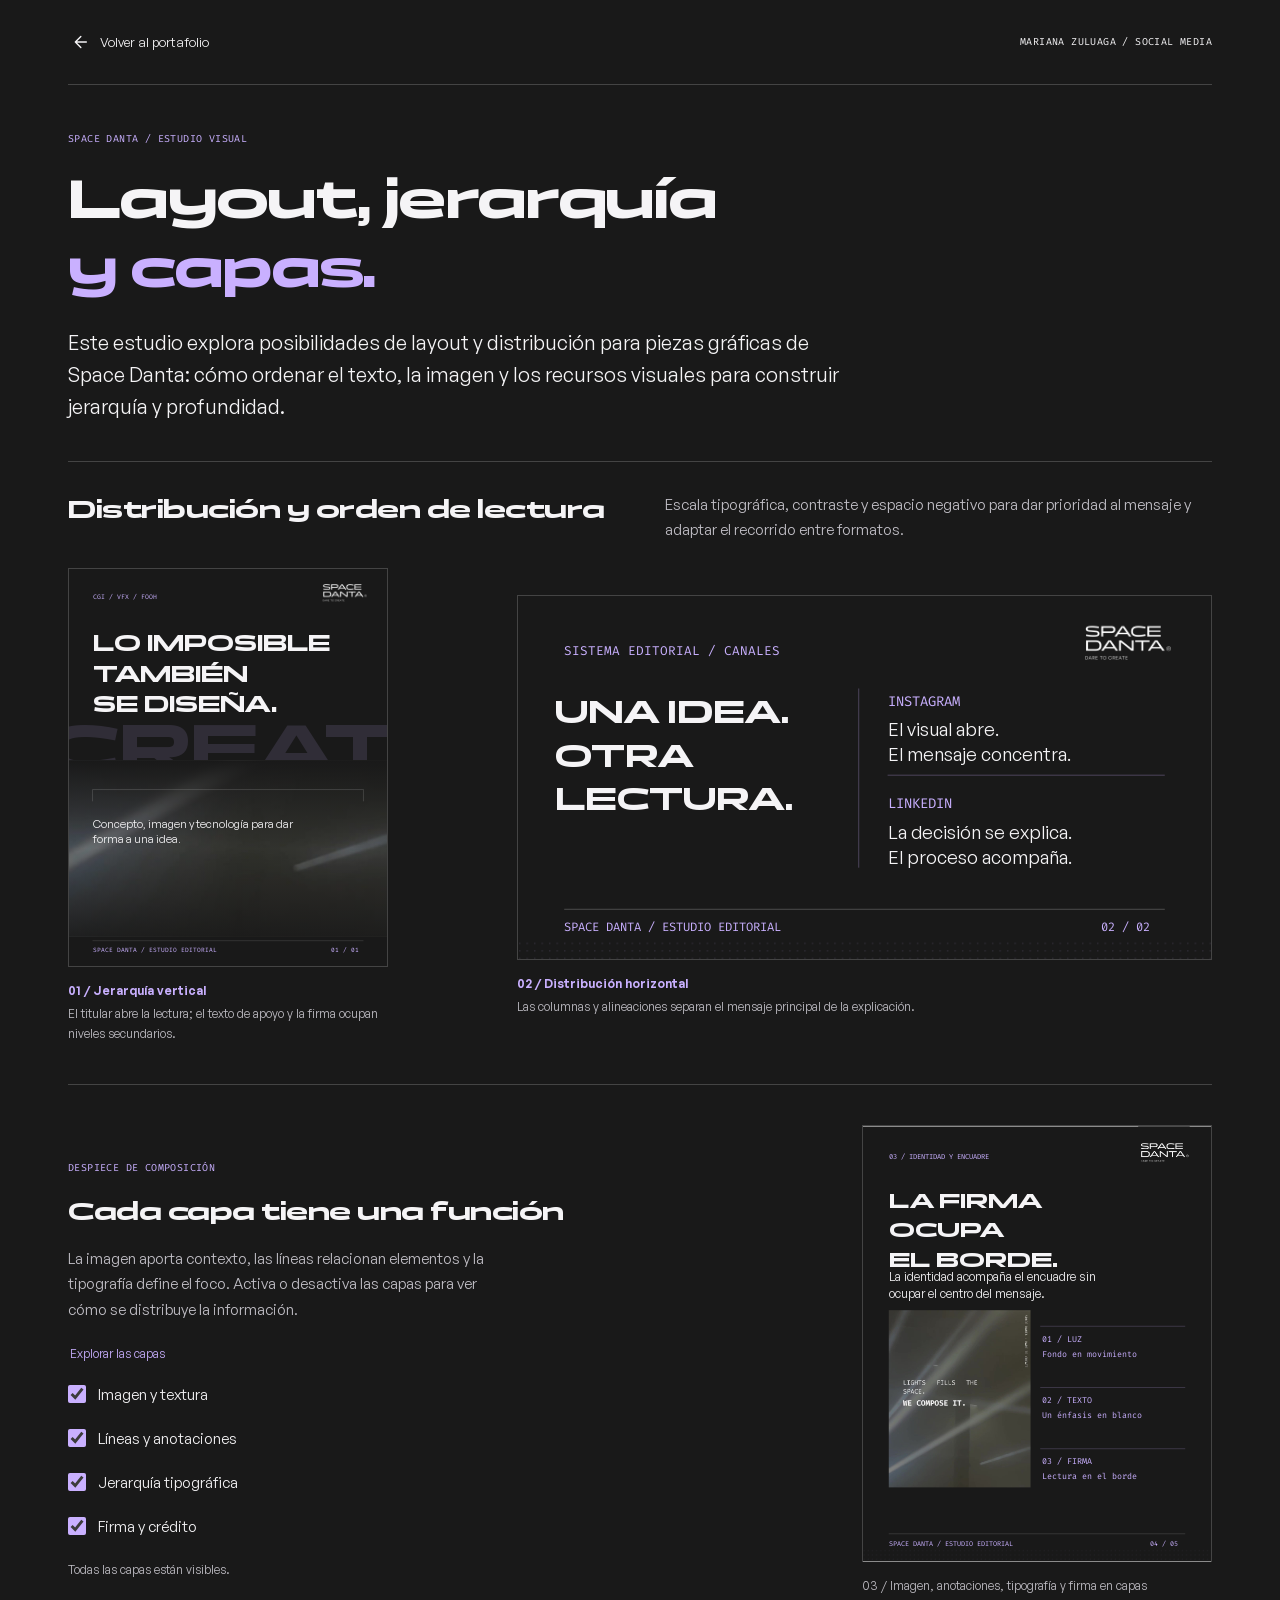
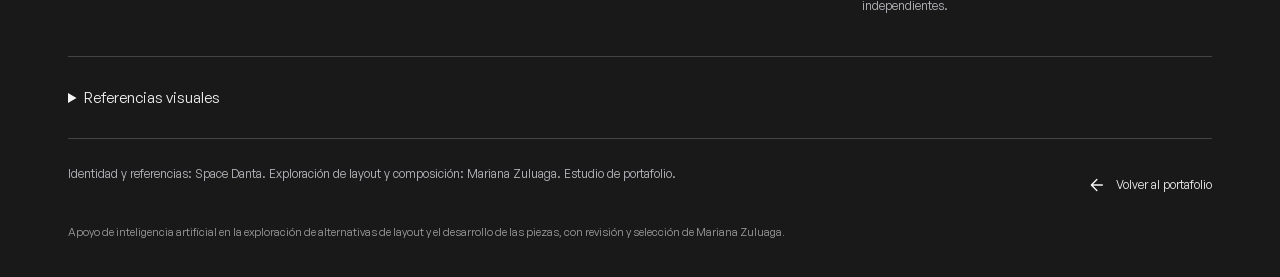
==== commit 7421880a: "Mover crédito de IA al final con menor tamaño y opacidad" ====
--- a/proyectos/social_media/space_danta/index.html
+++ b/proyectos/social_media/space_danta/index.html
@@ -20,7 +20,6 @@
       <p class="eyebrow">SPACE DANTA / ESTUDIO VISUAL</p>
       <h1>Layout, jerarquía<br><em>y capas.</em></h1>
       <p class="summary">Este estudio explora posibilidades de layout y distribución para piezas gráficas de Space Danta: cómo ordenar el texto, la imagen y los recursos visuales para construir jerarquía y profundidad.</p>
-      <p class="ai-note"><strong>Con apoyo de inteligencia artificial</strong> para explorar alternativas de composición y desarrollar las piezas, con revisión y selección de Mariana Zuluaga.</p>
     </header>
     <section class="layout-section" id="layouts" aria-labelledby="layouts-title">
       <div class="section-heading">
@@ -66,8 +65,9 @@
       </div>
     </details>
     <footer class="case-footer">
-      <p>Identidad y referencias: Space Danta. Exploración de layout y composición: Mariana Zuluaga, con apoyo de inteligencia artificial. Estudio de portafolio.</p>
+      <p>Identidad y referencias: Space Danta. Exploración de layout y composición: Mariana Zuluaga. Estudio de portafolio.</p>
       <a href="../../../index.html"><svg class="icon" viewBox="0 0 24 24" fill="none" stroke="currentColor" stroke-width="1.5" stroke-linecap="round" stroke-linejoin="round" aria-hidden="true"><path d="m14 6-6 6 6 6M8 12h12"/></svg> Volver al portafolio</a>
+      <small class="ai-note">Apoyo de inteligencia artificial en la exploración de alternativas de layout y el desarrollo de las piezas, con revisión y selección de Mariana Zuluaga.</small>
     </footer>
   </div>
   <dialog id="piece-dialog" aria-labelledby="dialog-title">
--- a/proyectos/social_media/space_danta/caso.css
+++ b/proyectos/social_media/space_danta/caso.css
@@ -3,5 +3,10 @@
 @font-face{font-family:General Sans;src:url(referencias_visuales/fuentes/general-sans-semibold.woff2);font-weight:600;font-display:swap}
 @font-face{font-family:Fira Code;src:url(referencias_visuales/fuentes/FiraCode.ttf);font-weight:300 700;font-display:swap}
 :root{color-scheme:dark;--bg:#191919;--white:#f5f4f6;--lila:#c9b0ff;--muted:#c0bec5;--line:#ffffff30;background:var(--bg);color:var(--white);font-family:General Sans,Arial,sans-serif}
-*{box-sizing:border-box}body{margin:0}img{display:block;max-width:100%}a{color:inherit;text-underline-offset:5px}a:hover{color:var(--lila)}button{font:inherit;color:inherit;cursor:pointer}button:focus-visible,a:focus-visible,input:focus-visible,summary:focus-visible{outline:2px solid var(--lila);outline-offset:5px}.icon{width:22px;height:22px;vertical-align:middle;flex-shrink:0}.shell{max-width:1240px;margin:auto;padding:0 48px}.skip-link{position:fixed;top:12px;left:20px;padding:12px;background:var(--bg);transform:translateY(-160%);z-index:10}.skip-link:focus{transform:none}.topbar{display:flex;align-items:center;justify-content:space-between;gap:20px;padding:20px 0;border-bottom:1px solid var(--line);font-size:13px}.topbar a,.case-footer a{display:inline-flex;align-items:center;gap:10px;min-height:44px;text-decoration:none}.topbar>span,.eyebrow{font:10px/1.6 Fira Code,monospace;letter-spacing:.04em}.eyebrow{color:var(--lila);margin:0 0 18px}.case-header{padding:46px 0 38px}.case-header h1{font:700 clamp(28px,4.5vw,55px)/1.25 Panchang,sans-serif;letter-spacing:-.03em;margin:0 0 24px}em{font-style:normal;color:var(--lila)}.summary{max-width:800px;font-size:20px;line-height:1.6;margin:0}.ai-note{max-width:800px;color:var(--muted);font-size:14px;line-height:1.65;border-left:2px solid var(--lila);padding-left:18px;margin:22px 0 0}.ai-note strong{font-weight:600;color:var(--lila)}.layout-section{padding:30px 0 40px;border-top:1px solid var(--line)}h2{font:700 clamp(19px,2.1vw,25px)/1.45 Panchang,sans-serif;letter-spacing:-.02em;margin:0 0 16px}.section-heading{display:grid;grid-template-columns:1fr 1fr;gap:50px;align-items:start;margin-bottom:24px}.section-heading p,.layer-copy>p:not(.eyebrow){font-size:15px;line-height:1.7;color:var(--muted);margin:0}.layout-grid{display:grid;grid-template-columns:.75fr 1.25fr;gap:32px;align-items:center}.layout-grid figure{min-width:0;margin:0}.layout-portrait{max-width:320px}.zoom-piece{display:block;width:100%;padding:0;background:transparent;border:1px solid var(--line)}.zoom-piece img{width:100%;height:auto}figcaption{font-size:12px;line-height:1.65;color:var(--muted);margin-top:14px}figcaption strong{display:block;font-weight:600;color:var(--lila);margin-bottom:3px}.layer-section{display:grid;grid-template-columns:1fr 1fr;gap:64px;align-items:center;border-top:1px solid var(--line);padding:40px 0}.layer-copy>p:not(.eyebrow){max-width:450px}.layer-controls{margin:24px 0 0;padding:0;border:0}.layer-controls legend{font-size:12px;color:var(--lila);margin-bottom:10px}.layer-controls label{display:flex;align-items:center;gap:12px;min-height:44px;font-size:15px;cursor:pointer}.layer-controls input{width:18px;height:18px;margin:0;accent-color:var(--lila)}.layer-copy .layer-status{font-size:12px!important;margin-top:12px!important}.layer-preview{margin:0;max-width:350px;width:100%;justify-self:end}.layer-preview object{display:block;width:100%;aspect-ratio:4/5;border:1px solid var(--line);background:var(--bg)}.references{border-top:1px solid var(--line);padding:20px 0}.references summary{font-size:15px;cursor:pointer;padding:10px 0}.references>p{font-size:13px;line-height:1.6;color:var(--muted)}.reference-grid{display:grid;grid-template-columns:.6fr 1.4fr;gap:30px;align-items:center;margin:22px 0}.reference-grid figure{margin:0;min-width:0}.reference-grid video{display:block;width:100%;max-height:280px;object-fit:contain;background:#111}.reference-grid img{width:100%;height:auto}.case-footer{display:flex;justify-content:space-between;gap:35px;align-items:start;border-top:1px solid var(--line);padding:24px 0 36px}.case-footer p{font-size:12px;line-height:1.8;color:var(--muted);max-width:630px;margin:0}.case-footer>a{font-size:12px;white-space:nowrap}dialog{width:min(900px,calc(100% - 24px));max-height:94svh;padding:18px;border:1px solid var(--line);background:var(--bg);color:var(--white)}dialog::backdrop{background:#000d;backdrop-filter:blur(8px)}dialog header{display:flex;justify-content:space-between;align-items:center;gap:14px;margin-bottom:16px}dialog h2{font:14px/1.5 General Sans,sans-serif;margin:0}dialog button{display:flex;align-items:center;justify-content:center;width:44px;height:44px;border:1px solid var(--line);background:transparent}dialog>img{max-height:78svh;width:100%;object-fit:contain}
-@media(max-width:720px){.shell{padding:0 22px}.topbar>span{display:none}.case-header{padding:32px 0}.case-header h1{font-size:clamp(24px,5.5vw,38px)}.summary{font-size:18px}.ai-note{font-size:13px}.section-heading{grid-template-columns:1fr;gap:0}.section-heading p{font-size:14px}.layout-grid{grid-template-columns:1fr;gap:28px}.layout-portrait{width:80%;max-width:270px;justify-self:center}.layout-landscape{width:100%}.layer-section{grid-template-columns:1fr;gap:24px;padding:32px 0}.layer-preview{justify-self:center;max-width:300px}.layer-controls{display:grid;grid-template-columns:1fr 1fr;column-gap:12px}.layer-controls label{font-size:13px;gap:8px}.layer-controls legend{margin-bottom:10px}.reference-grid{grid-template-columns:1fr;gap:22px}.reference-grid video{max-height:280px}.case-footer{flex-direction:column;gap:14px}h2{font-size:19px}}
+*{box-sizing:border-box}body{margin:0}img{display:block;max-width:100%}a{color:inherit;text-underline-offset:5px}a:hover{color:var(--lila)}button{font:inherit;color:inherit;cursor:pointer}button:focus-visible,a:focus-visible,input:focus-visible,summary:focus-visible{outline:2px solid var(--lila);outline-offset:5px}.icon{width:22px;height:22px;vertical-align:middle;flex-shrink:0}.shell{max-width:1240px;margin:auto;padding:0 48px}.skip-link{position:fixed;top:12px;left:20px;padding:12px;background:var(--bg);transform:translateY(-160%);z-index:10}.skip-link:focus{transform:none}.topbar{display:flex;align-items:center;justify-content:space-between;gap:20px;padding:20px 0;border-bottom:1px solid var(--line);font-size:13px}.topbar a,.case-footer a{display:inline-flex;align-items:center;gap:10px;min-height:44px;text-decoration:none}.topbar>span,.eyebrow{font:10px/1.6 Fira Code,monospace;letter-spacing:.04em}.eyebrow{color:var(--lila);margin:0 0 18px}.case-header{padding:46px 0 38px}.case-header h1{font:700 clamp(28px,4.5vw,55px)/1.25 Panchang,sans-serif;letter-spacing:-.03em;margin:0 0 24px}em{font-style:normal;color:var(--lila)}.summary{max-width:800px;font-size:20px;line-height:1.6;margin:0}.layout-section{padding:30px 0 40px;border-top:1px solid var(--line)}h2{font:700 clamp(19px,2.1vw,25px)/1.45 Panchang,sans-serif;letter-spacing:-.02em;margin:0 0 16px}.section-heading{display:grid;grid-template-columns:1fr 1fr;gap:50px;align-items:start;margin-bottom:24px}.section-heading p,.layer-copy>p:not(.eyebrow){font-size:15px;line-height:1.7;color:var(--muted);margin:0}.layout-grid{display:grid;grid-template-columns:.75fr 1.25fr;gap:32px;align-items:center}.layout-grid figure{min-width:0;margin:0}.layout-portrait{max-width:320px}.zoom-piece{display:block;width:100%;padding:0;background:transparent;border:1px solid var(--line)}.zoom-piece img{width:100%;height:auto}figcaption{font-size:12px;line-height:1.65;color:var(--muted);margin-top:14px}figcaption strong{display:block;font-weight:600;color:var(--lila);margin-bottom:3px}.layer-section{display:grid;grid-template-columns:1fr 1fr;gap:64px;align-items:center;border-top:1px solid var(--line);padding:40px 0}.layer-copy>p:not(.eyebrow){max-width:450px}.layer-controls{margin:24px 0 0;padding:0;border:0}.layer-controls legend{font-size:12px;color:var(--lila);margin-bottom:10px}.layer-controls label{display:flex;align-items:center;gap:12px;min-height:44px;font-size:15px;cursor:pointer}.layer-controls input{width:18px;height:18px;margin:0;accent-color:var(--lila)}.layer-copy .layer-status{font-size:12px!important;margin-top:12px!important}.layer-preview{margin:0;max-width:350px;width:100%;justify-self:end}.layer-preview object{display:block;width:100%;aspect-ratio:4/5;border:1px solid var(--line);background:var(--bg)}.references{border-top:1px solid var(--line);padding:20px 0}.references summary{font-size:15px;cursor:pointer;padding:10px 0}.references>p{font-size:13px;line-height:1.6;color:var(--muted)}.reference-grid{display:grid;grid-template-columns:.6fr 1.4fr;gap:30px;align-items:center;margin:22px 0}.reference-grid figure{margin:0;min-width:0}.reference-grid video{display:block;width:100%;max-height:280px;object-fit:contain;background:#111}.reference-grid img{width:100%;height:auto}.case-footer{display:flex;justify-content:space-between;gap:35px;align-items:start;border-top:1px solid var(--line);padding:24px 0 36px}.case-footer p{font-size:12px;line-height:1.8;color:var(--muted);max-width:630px;margin:0}.case-footer>a{font-size:12px;white-space:nowrap}dialog{width:min(900px,calc(100% - 24px));max-height:94svh;padding:18px;border:1px solid var(--line);background:var(--bg);color:var(--white)}dialog::backdrop{background:#000d;backdrop-filter:blur(8px)}dialog header{display:flex;justify-content:space-between;align-items:center;gap:14px;margin-bottom:16px}dialog h2{font:14px/1.5 General Sans,sans-serif;margin:0}dialog button{display:flex;align-items:center;justify-content:center;width:44px;height:44px;border:1px solid var(--line);background:transparent}dialog>img{max-height:78svh;width:100%;object-fit:contain}
+@media(max-width:720px){.shell{padding:0 22px}.topbar>span{display:none}.case-header{padding:32px 0}.case-header h1{font-size:clamp(24px,5.5vw,38px)}.summary{font-size:18px}.section-heading{grid-template-columns:1fr;gap:0}.section-heading p{font-size:14px}.layout-grid{grid-template-columns:1fr;gap:28px}.layout-portrait{width:80%;max-width:270px;justify-self:center}.layout-landscape{width:100%}.layer-section{grid-template-columns:1fr;gap:24px;padding:32px 0}.layer-preview{justify-self:center;max-width:300px}.layer-controls{display:grid;grid-template-columns:1fr 1fr;column-gap:12px}.layer-controls label{font-size:13px;gap:8px}.layer-controls legend{margin-bottom:10px}.reference-grid{grid-template-columns:1fr;gap:22px}.reference-grid video{max-height:280px}.case-footer{flex-direction:column;gap:14px}h2{font-size:19px}}
+
+/* Closing production credit, deliberately secondary in the reading order. */
+.case-footer { display: grid; grid-template-columns: 1fr auto; column-gap: 35px; row-gap: 16px; }
+.case-footer .ai-note { display: block; grid-column: 1 / -1; max-width: 800px; margin: 0; padding: 0; border: 0; color: var(--white); font-size: 11px; line-height: 1.7; opacity: .62; }
+@media (max-width: 720px) { .case-footer { grid-template-columns: 1fr; gap: 14px; } }
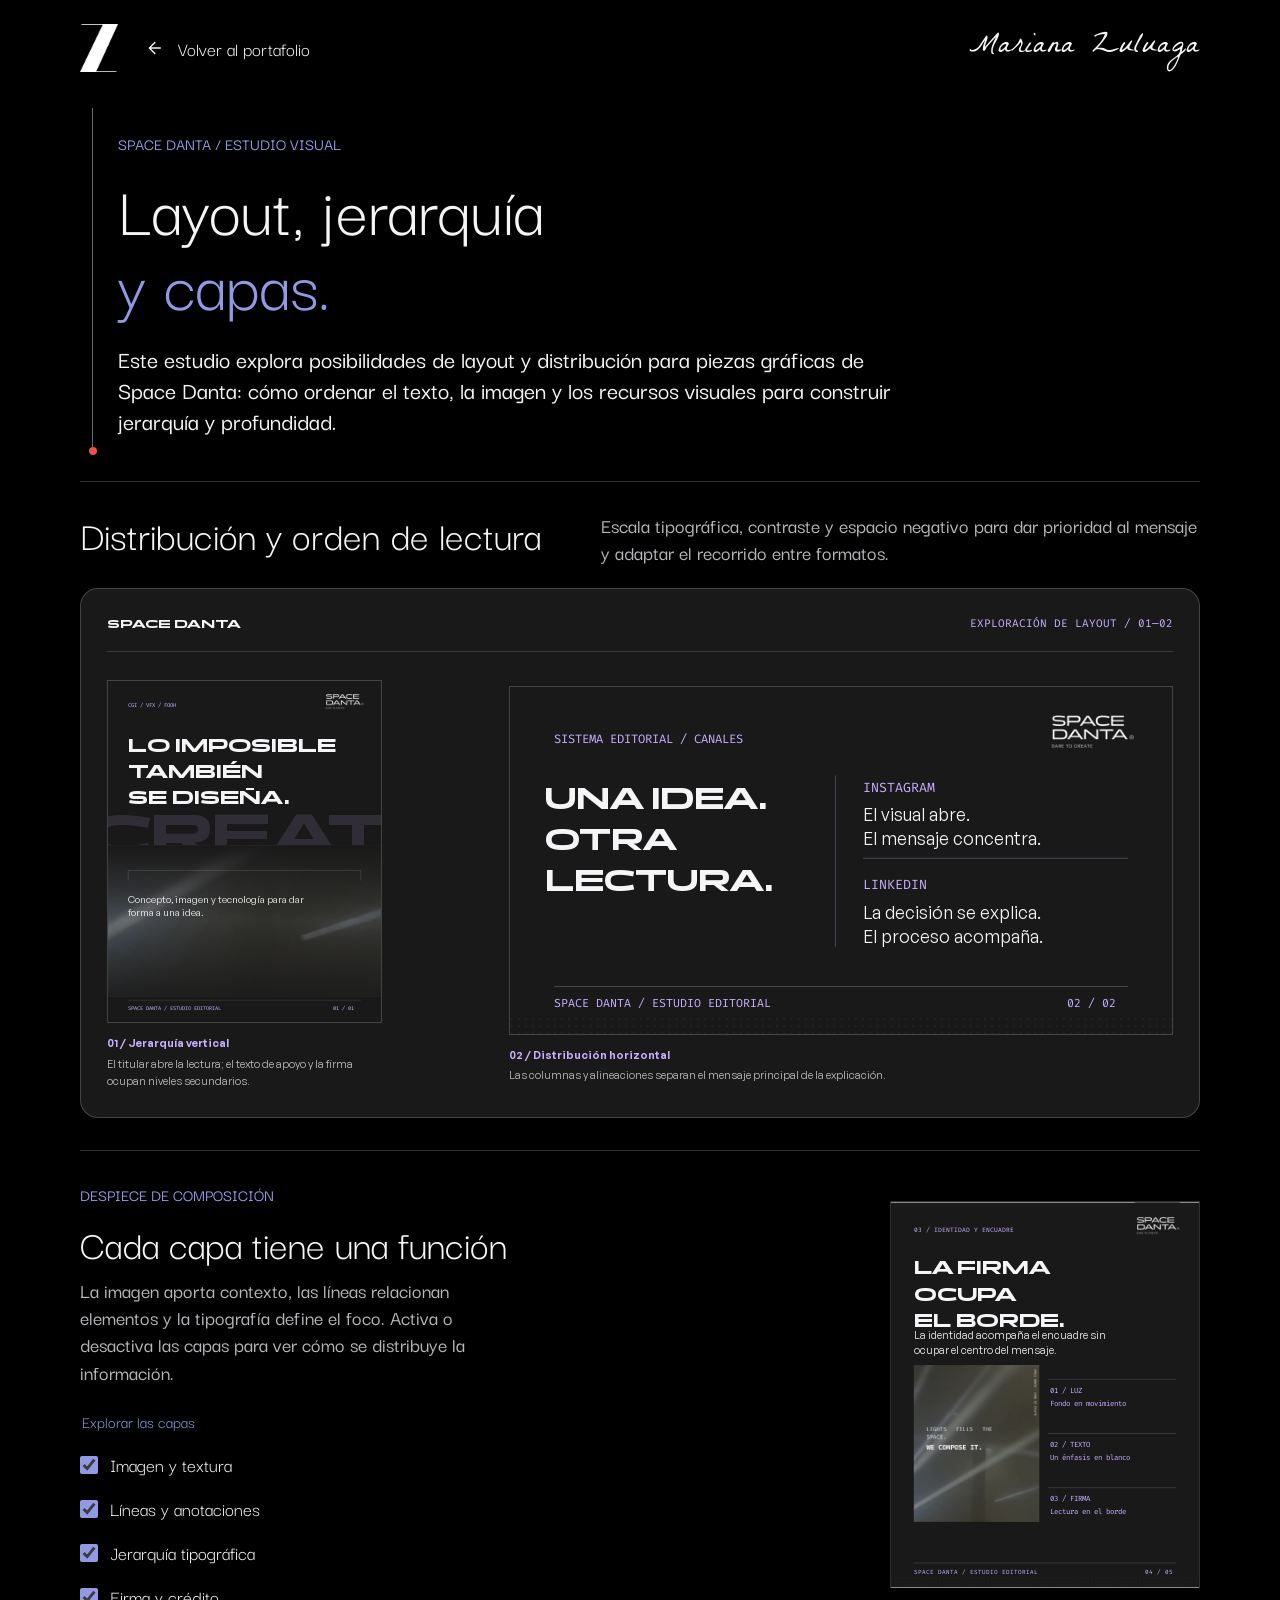
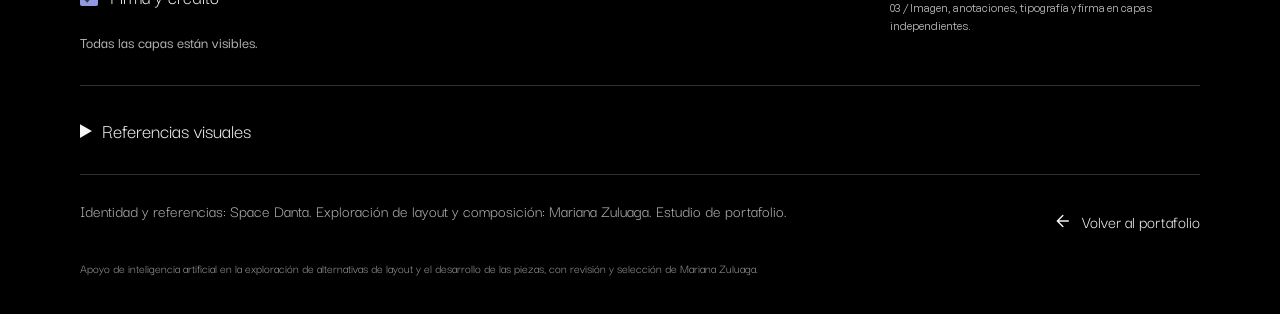
==== commit f877399f: "Publicar marco del portafolio con títulos sin cursiva" ====
--- a/proyectos/social_media/space_danta/index.html
+++ b/proyectos/social_media/space_danta/index.html
@@ -3,7 +3,7 @@
 <head>
   <meta charset="utf-8">
   <meta name="viewport" content="width=device-width,initial-scale=1">
-  <meta name="theme-color" content="#191919">
+  <meta name="theme-color" content="#000000">
   <title>Space Danta · Layout, jerarquía y capas</title>
   <meta name="description" content="Estudio de posibilidades de layout y distribución para piezas gráficas de Space Danta, con foco en jerarquía visual y capas y con apoyo de inteligencia artificial.">
   <link rel="stylesheet" href="caso.css">
@@ -13,8 +13,8 @@
   <a class="skip-link" href="#layouts">Ir al estudio visual</a>
   <div class="shell">
     <nav class="topbar" aria-label="Navegación del caso">
-      <a href="../../../index.html"><svg class="icon" viewBox="0 0 24 24" fill="none" stroke="currentColor" stroke-width="1.5" stroke-linecap="round" stroke-linejoin="round" aria-hidden="true"><path d="m14 6-6 6 6 6M8 12h12"/></svg> Volver al portafolio</a>
-      <span>MARIANA ZULUAGA / SOCIAL MEDIA</span>
+      <a href="../../../index.html"><img class="portfolio-logo" src="../../../assets/logo_z.png" alt="" width="38" height="48"><svg class="icon" viewBox="0 0 24 24" fill="none" stroke="currentColor" stroke-width="1.5" stroke-linecap="round" stroke-linejoin="round" aria-hidden="true"><path d="m14 6-6 6 6 6M8 12h12"/></svg> Volver al portafolio</a>
+      <span class="portfolio-signature">Mariana Zuluaga</span>
     </nav>
     <header class="case-header">
       <p class="eyebrow">SPACE DANTA / ESTUDIO VISUAL</p>
@@ -26,7 +26,7 @@
         <h2 id="layouts-title">Distribución y orden de lectura</h2>
         <p>Escala tipográfica, contraste y espacio negativo para dar prioridad al mensaje y adaptar el recorrido entre formatos.</p>
       </div>
-      <div class="layout-grid">
+      <div class="layout-grid"><div class="brand-kicker"><span>SPACE DANTA</span><span>EXPLORACIÓN DE LAYOUT / 01—02</span></div>
         <figure class="layout-portrait">
           <button class="zoom-piece" type="button" data-image="piezas/01_manifiesto_01.svg" data-title="Jerarquía vertical" aria-label="Ampliar ejemplo de jerarquía vertical"><img src="piezas/01_manifiesto_01.svg" alt="Composición vertical con un titular grande, un apoyo de menor tamaño y firma al pie." width="1080" height="1350"></button>
           <figcaption><strong>01 / Jerarquía vertical</strong>El titular abre la lectura; el texto de apoyo y la firma ocupan niveles secundarios.</figcaption>
--- a/proyectos/social_media/space_danta/caso.css
+++ b/proyectos/social_media/space_danta/caso.css
@@ -10,3 +10,10 @@
 .case-footer { display: grid; grid-template-columns: 1fr auto; column-gap: 35px; row-gap: 16px; }
 .case-footer .ai-note { display: block; grid-column: 1 / -1; max-width: 800px; margin: 0; padding: 0; border: 0; color: var(--white); font-size: 11px; line-height: 1.7; opacity: .62; }
 @media (max-width: 720px) { .case-footer { grid-template-columns: 1fr; gap: 14px; } }
+
+/* Portfolio frame; Space Danta identity stays inside the visual examples. */
+@font-face{font-family:"Darker Grotesque";src:url("../../../assets/DarkerGrotesque.woff2");font-weight:300 900;font-display:swap}
+@font-face{font-family:"La Belle Aurore";src:url("../../../assets/LaBelleAurore.woff2");font-weight:400;font-display:swap}
+:root{--bg:#000;--white:#f5f5f5;--lila:#909ae4;--muted:#b6b6bb;--line:#ffffff30;font-family:"Darker Grotesque",sans-serif;background:#000}
+.shell{max-width:1220px;padding:0 50px}.topbar{padding:24px 0;border:0}.topbar a{font-size:20px;gap:14px}.topbar .portfolio-signature{font:400 30px/1.2 "La Belle Aurore",cursive;color:#f5f5f5}.portfolio-logo{display:inline-block;width:38px;height:48px;object-fit:contain;margin-right:10px}.case-header{position:relative;padding:36px 0 36px 38px;margin-bottom:8px}.case-header:before{content:"";position:absolute;top:12px;bottom:22px;left:12px;border-left:1px solid #68686f}.case-header:after{content:"";position:absolute;width:8px;height:8px;left:8.5px;bottom:18px;background:#ec5246;border-radius:50%}.eyebrow{font:500 17px/1.4 "Darker Grotesque",sans-serif;letter-spacing:0;margin-bottom:14px}.case-header h1{font:400 72px/1.05 "Darker Grotesque",sans-serif;letter-spacing:0;margin-bottom:22px}.case-header h1 br{display:none}.case-header h1 em{display:block;font:inherit;font-style:normal;margin-top:0}.summary{font-size:25px;line-height:1.25;font-weight:500;max-width:790px}h2{font:400 42px/1.05 "Darker Grotesque",sans-serif;letter-spacing:0;margin-bottom:12px}.section-heading{gap:30px;margin-bottom:20px;grid-template-columns:.9fr 1.1fr}.section-heading p,.layer-copy>p:not(.eyebrow){font:500 21px/1.3 "Darker Grotesque",sans-serif}.layout-section{padding:30px 0 32px}.layout-grid{position:relative;background:#191919;border:1px solid #ffffff30;border-radius:18px;padding:26px;gap:28px;grid-template-columns:.72fr 1.28fr}.brand-kicker{grid-column:1/-1;display:flex;align-items:center;justify-content:space-between;color:#c9b0ff;font:11px/1.5 "Fira Code",monospace;border-bottom:1px solid #ffffff24;padding-bottom:18px}.brand-kicker span:first-child{font-family:Panchang,sans-serif;font-size:12px;font-weight:700;color:#f5f4f6}.layout-grid figcaption,.layer-preview figcaption{font:11px/1.6 "General Sans",sans-serif;color:#c0bec5}.layout-grid figcaption strong{color:#c9b0ff}.layout-portrait{max-width:275px}.layer-section{padding:32px 0;gap:40px}.layer-preview{max-width:310px}.layer-copy .eyebrow{color:#909ae4}.layer-controls legend{font-size:17px}.layer-controls label{font-size:20px}.layer-controls input{accent-color:#909ae4}.layer-copy .layer-status{font:500 16px/1.4 "Darker Grotesque",sans-serif!important}.references summary{font-size:21px}.references>p{font-size:18px}.case-footer p{font-size:17px;line-height:1.4;max-width:720px}.case-footer>a{font-size:18px}.case-footer .ai-note{font-family:"Darker Grotesque",sans-serif;font-size:13px;opacity:.62;max-width:850px;line-height:1.4}figcaption{margin-top:12px}
+@media(max-width:720px){.shell{padding:0 22px}.topbar>span{display:none}.case-header{padding:28px 0 32px 26px}.case-header:before{left:7px}.case-header:after{left:3.5px}.case-header h1{font-size:49px}.case-header h1 em{font-size:inherit}.summary{font-size:23px}.section-heading{grid-template-columns:1fr;gap:4px}.layout-grid{grid-template-columns:1fr;padding:18px;gap:24px}.brand-kicker{font-size:8px;gap:16px}.brand-kicker span:first-child{font-size:9px}.layer-section{grid-template-columns:1fr}.case-footer .ai-note{font-size:12px}h2{font-size:34px}}
